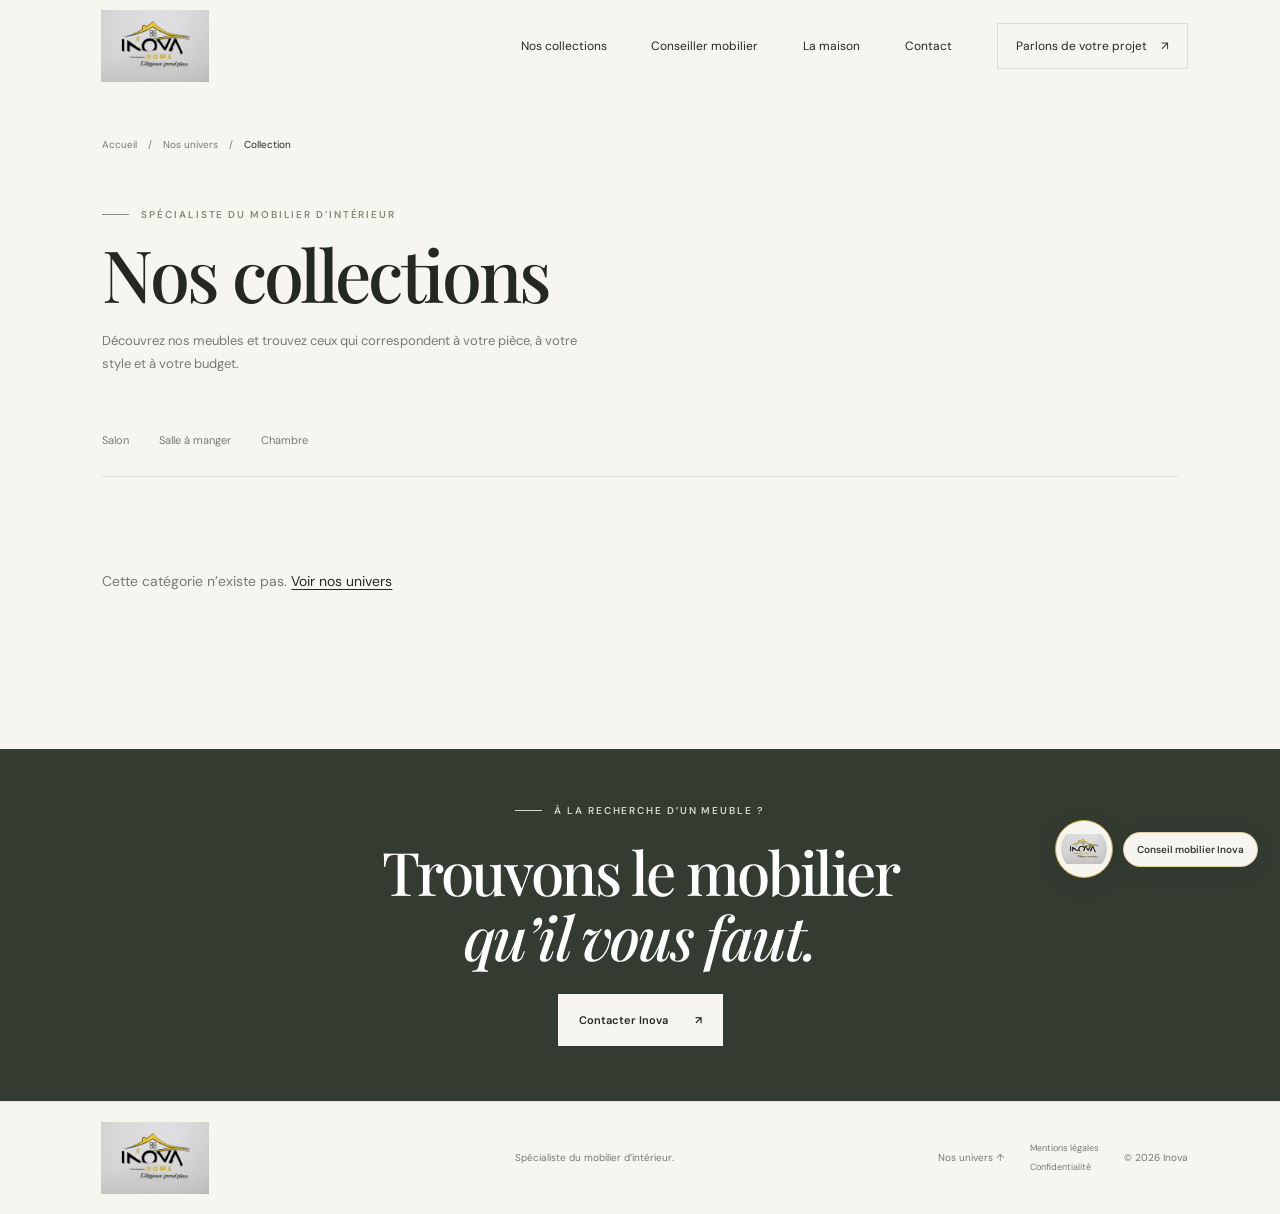
==== categorie.html @ d409967e "Add files via upload" ====
<!doctype html>
<html lang="fr">
  <head>
    <meta charset="UTF-8" />
    <meta name="viewport" content="width=device-width, initial-scale=1.0" />
    <meta
      name="description"
      content="Découvrez les collections de mobilier d’intérieur Inova pour le salon, la salle à manger et la chambre."
    />
    <meta name="theme-color" content="#f7f5f0" />
    <title>Collections de mobilier — Inova</title>
    <link rel="preconnect" href="https://fonts.googleapis.com" />
    <link rel="preconnect" href="https://fonts.gstatic.com" crossorigin />
    <link
      href="https://fonts.googleapis.com/css2?family=DM+Sans:wght@400;500;600;700&family=Playfair+Display:wght@500;600;700&display=swap"
      rel="stylesheet"
    />
    <link rel="stylesheet" href="styles.css" />
    <script src="script.js" defer></script>
  </head>
  <body>
    <header class="site-header">
      <a class="brand" href="index.html#accueil" aria-label="Inova, accueil">
        <img class="brand-logo" src="logo-inova-home.png" alt="Inova Home — L’élégance prend place" />
      </a>

      <button
        class="menu-toggle"
        type="button"
        aria-expanded="false"
        aria-controls="site-nav"
        aria-label="Ouvrir le menu"
      >
        <span></span>
        <span></span>
      </button>

      <nav class="site-nav" id="site-nav" aria-label="Navigation principale">
        <a href="index.html#univers">Nos collections</a>
        <a href="index.html#assistant">Conseiller mobilier</a>
        <a href="index.html#maison">La maison</a>
        <a href="index.html#contact">Contact</a>
        <a class="nav-cta" href="index.html#contact">Parlons de votre projet <span aria-hidden="true">↗</span></a>
      </nav>
    </header>

    <main class="category-main">
      <section class="category-heading section-wrap" aria-labelledby="category-title">
        <nav class="breadcrumbs" aria-label="Fil d’Ariane">
          <a href="index.html">Accueil</a>
          <span aria-hidden="true">/</span>
          <a href="index.html#univers">Nos univers</a>
          <span aria-hidden="true">/</span>
          <span id="breadcrumb-current">Collection</span>
        </nav>
        <p class="eyebrow"><span></span> Spécialiste du mobilier d’intérieur</p>
        <h1 id="category-title">Nos collections</h1>
        <p class="category-description" id="category-description">
          Découvrez nos meubles et trouvez ceux qui correspondent à votre pièce, à votre style et à votre budget.
        </p>
      </section>

      <nav class="category-tabs section-wrap" aria-label="Catégories de mobilier">
        <a href="categorie.html?category=salon" data-category="salon">Salon</a>
        <a href="categorie.html?category=salle-a-manger" data-category="salle-a-manger">Salle à manger</a>
        <a href="categorie.html?category=chambre" data-category="chambre">Chambre</a>
      </nav>

      <section class="category-gallery section-wrap" id="category-gallery" aria-label="Inspirations de la collection">
        <p class="category-error" id="category-error" hidden>
          Cette catégorie n’existe pas. <a href="index.html#univers">Voir nos univers</a>
        </p>
      </section>

      <section class="category-contact">
        <p class="eyebrow eyebrow-light"><span></span> À la recherche d’un meuble ?</p>
        <h2>Trouvons le mobilier<br /><em>qu’il vous faut.</em></h2>
        <a class="button button-light" href="index.html#contact">Contacter Inova <span aria-hidden="true">↗</span></a>
      </section>
    </main>

    <footer class="site-footer">
      <a class="brand footer-brand" href="index.html#accueil">
        <img class="brand-logo" src="logo-inova-home.png" alt="Inova Home — L’élégance prend place" />
      </a>
      <p>Spécialiste du mobilier d’intérieur.</p>
      <a href="index.html#univers" class="back-to-top">Nos univers ↑</a>
      <nav class="footer-legal" aria-label="Informations juridiques">
        <a href="mentions-legales.html">Mentions légales</a>
        <a href="confidentialite.html">Confidentialité</a>
      </nav>
      <span class="copyright">© <span id="year"></span> Inova</span>
    </footer>
  </body>
</html>
---- styles.css ----
:root {
  color-scheme: light;
  --paper: #f7f5f0;
  --ink: #242820;
  --muted: #777a70;
  --green: #343c32;
  --olive: #858b74;
  --line: #deddd5;
  --serif: "Playfair Display", Georgia, serif;
  --sans: "DM Sans", Arial, sans-serif;
}

* {
  box-sizing: border-box;
}

html {
  scroll-behavior: smooth;
}

body {
  margin: 0;
  background: var(--paper);
  color: var(--ink);
  font-family: var(--sans);
  -webkit-font-smoothing: antialiased;
}

a {
  color: inherit;
  text-decoration: none;
}

button {
  font: inherit;
}

.site-header {
  position: relative;
  z-index: 5;
  display: flex;
  min-height: 92px;
  align-items: center;
  justify-content: space-between;
  padding: 0 7.2%;
  background: var(--paper);
}

.brand {
  display: inline-flex;
  align-items: center;
  flex: 0 0 auto;
}

.brand-logo {
  display: block;
  width: 125px;
  height: 72px;
  object-fit: contain;
}

.floating-logo {
  position: fixed;
  z-index: 8;
  right: max(22px, env(safe-area-inset-right));
  bottom: max(22px, env(safe-area-inset-bottom));
  display: flex;
  align-items: center;
  gap: 10px;
  color: var(--green);
  text-decoration: none;
}

.floating-logo img {
  display: block;
  width: 58px;
  height: 58px;
  flex: 0 0 auto;
  padding: 5px;
  border: 1px solid #c5a747;
  border-radius: 50%;
  background: var(--paper);
  box-shadow: 0 5px 18px rgb(36 40 32 / 18%);
  object-fit: contain;
  transition: transform 180ms ease, box-shadow 180ms ease;
}

.floating-logo span {
  padding: 10px 13px;
  border: 1px solid rgb(197 167 71 / 48%);
  border-radius: 999px;
  background: var(--paper);
  box-shadow: 0 5px 18px rgb(36 40 32 / 12%);
  font-size: 10px;
  font-weight: 600;
  white-space: nowrap;
  transition: transform 180ms ease, box-shadow 180ms ease, border-color 180ms ease;
}

.floating-logo:hover img,
.floating-logo:focus-visible img {
  transform: translateY(-2px);
  box-shadow: 0 8px 22px rgb(36 40 32 / 24%);
}

.floating-logo:hover span,
.floating-logo:focus-visible span {
  transform: translateY(-1px);
  border-color: #c5a747;
}

.floating-logo:focus-visible {
  outline: 2px solid #c5a747;
  outline-offset: 4px;
  border-radius: 999px;
}

@media (max-width: 560px) {
  .floating-logo {
    right: max(14px, env(safe-area-inset-right));
    bottom: max(14px, env(safe-area-inset-bottom));
    gap: 8px;
  }

  .floating-logo img {
    width: 54px;
    height: 54px;
  }

  .floating-logo span {
    padding: 9px 11px;
    font-size: 9px;
  }
}

.brand-mark {
  display: grid;
  width: 38px;
  height: 38px;
  place-items: center;
  border: 1px solid var(--olive);
  border-radius: 50%;
  color: var(--green);
  font-family: var(--serif);
  font-size: 13px;
}

.brand-name {
  color: var(--green);
  font-size: 14px;
  letter-spacing: 0.13em;
  text-transform: uppercase;
}

.brand-name strong {
  font-weight: 700;
}

.site-nav {
  display: flex;
  align-items: center;
  gap: clamp(24px, 3.5vw, 54px);
  font-size: 12px;
}

.site-nav > a:not(.nav-cta) {
  transition: color 180ms ease;
}

.site-nav > a:not(.nav-cta):hover,
.back-to-top:hover {
  color: var(--olive);
}

.nav-cta {
  display: inline-flex;
  align-items: center;
  gap: 14px;
  padding: 14px 18px;
  border: 1px solid var(--line);
  transition: border-color 180ms ease, background 180ms ease;
}

.nav-cta:hover {
  border-color: var(--green);
  background: #eeece5;
}

.menu-toggle {
  display: none;
}

.hero {
  position: relative;
  display: flex;
  min-height: min(690px, 73vw);
  align-items: center;
  overflow: hidden;
  background: #77786d;
  color: #fff;
}

.hero-image,
.hero-shade {
  position: absolute;
  inset: 0;
}

.hero-image {
  background-image: url("inova-conseil-interieur.png");
  background-position: center 54%;
  background-size: cover;
  transform: scale(1.01);
}

.hero-shade {
  background: linear-gradient(90deg, rgb(24 29 24 / 69%) 0%, rgb(24 29 24 / 34%) 48%, rgb(24 29 24 / 5%) 100%);
}

.hero-content {
  position: relative;
  z-index: 1;
  width: min(660px, 80%);
  margin-left: 12.2%;
  padding: 96px 0 110px;
}

.eyebrow {
  display: flex;
  align-items: center;
  gap: 12px;
  margin: 0 0 24px;
  color: var(--olive);
  font-size: 10px;
  font-weight: 600;
  letter-spacing: 0.19em;
  text-transform: uppercase;
}

.eyebrow > span:first-child {
  width: 27px;
  height: 1px;
  background: currentColor;
}

.eyebrow-light {
  color: #d3d5c9;
}

h1,
h2,
blockquote {
  margin: 0;
  font-family: var(--serif);
  font-weight: 500;
}

.hero h1 {
  max-width: 650px;
  font-size: clamp(54px, 7.3vw, 102px);
  letter-spacing: -0.045em;
  line-height: 0.99;
}

h1 em,
h2 em {
  font-weight: 500;
}

.hero-copy {
  max-width: 400px;
  margin: 25px 0 32px;
  color: rgb(255 255 255 / 84%);
  font-size: 14px;
  line-height: 1.8;
}

.button {
  display: inline-flex;
  min-height: 52px;
  align-items: center;
  justify-content: center;
  gap: 27px;
  padding: 0 21px;
  font-size: 11px;
  font-weight: 600;
  transition: background 180ms ease, color 180ms ease, transform 180ms ease;
}

.button:hover {
  transform: translateY(-2px);
}

.button-light {
  background: var(--paper);
  color: var(--ink);
}

.button-light:hover {
  background: #e6e5dc;
}

.hero-note,
.hero-index {
  position: absolute;
  z-index: 1;
  bottom: 34px;
  margin: 0;
  color: rgb(255 255 255 / 78%);
  font-size: 9px;
  letter-spacing: 0.12em;
  text-transform: uppercase;
}

.hero-note {
  left: 7.2%;
}

.hero-index {
  right: 7.2%;
}

.hero-index span {
  color: #fff;
}

.section-wrap {
  width: min(1120px, 84%);
  margin: 0 auto;
}

.intro {
  display: flex;
  align-items: end;
  justify-content: space-between;
  gap: 60px;
  padding-top: 122px;
  padding-bottom: 48px;
}

.section-heading h2,
.about h2,
.contact h2 {
  font-size: clamp(40px, 5vw, 64px);
  letter-spacing: -0.04em;
  line-height: 1.07;
}

.section-heading .eyebrow {
  margin-bottom: 20px;
}

.intro-copy {
  max-width: 355px;
  margin: 0 1.5% 7px 0;
  color: var(--muted);
  font-size: 13px;
  line-height: 1.9;
}

.collection {
  display: grid;
  grid-template-columns: 1.2fr 0.8fr;
  grid-template-rows: 340px 310px;
  gap: 18px;
  padding-bottom: 125px;
}

.collection-card {
  position: relative;
  display: block;
  overflow: hidden;
  background: #d7d4ca;
  color: #fff;
}

.collection-card::after {
  position: absolute;
  z-index: 0;
  background: linear-gradient(180deg, transparent 42%, rgb(22 27 22 / 57%) 100%);
  content: "";
  inset: 0;
}

.collection-card img {
  width: 100%;
  height: 100%;
  object-fit: cover;
  transition: transform 650ms cubic-bezier(0.2, 0.7, 0.2, 1);
}

.collection-card:hover img {
  transform: scale(1.045);
}

.collection-card-large {
  grid-row: span 2;
}

.collection-card-tall {
  min-height: 310px;
}

.collection-card-wide {
  min-height: 310px;
}

.card-number,
.card-caption {
  position: absolute;
  z-index: 1;
}

.card-number {
  top: 24px;
  left: 26px;
  color: rgb(255 255 255 / 84%);
  font-size: 9px;
  letter-spacing: 0.13em;
  text-transform: uppercase;
}

.card-caption {
  right: 26px;
  bottom: 25px;
  left: 26px;
  display: flex;
  align-items: center;
  justify-content: space-between;
  font-family: var(--serif);
  font-size: 28px;
}

.card-arrow {
  display: grid;
  width: 38px;
  height: 38px;
  place-items: center;
  border: 1px solid rgb(255 255 255 / 65%);
  border-radius: 50%;
  font-family: var(--sans);
  font-size: 14px;
  transition: background 180ms ease, color 180ms ease;
}

.collection-card:hover .card-arrow {
  background: #fff;
  color: var(--ink);
}

.quote-band {
  display: flex;
  min-height: 330px;
  flex-direction: column;
  align-items: center;
  justify-content: center;
  padding: 60px 24px;
  background: var(--green);
  color: #fff;
  text-align: center;
}

.quote-band .eyebrow {
  margin-bottom: 23px;
}

.quote-band blockquote {
  font-size: clamp(28px, 4vw, 48px);
  letter-spacing: -0.025em;
  line-height: 1.28;
}

.quote-signature {
  margin-top: 25px;
  color: #c9cbbf;
  font-size: 9px;
  letter-spacing: 0.17em;
  text-transform: uppercase;
}

.about {
  display: grid;
  grid-template-columns: 1fr 0.88fr;
  align-items: center;
  gap: 11%;
  padding-top: 130px;
  padding-bottom: 130px;
}

.about-image {
  position: relative;
  min-height: 500px;
}

.about-image img {
  width: 100%;
  height: 500px;
  object-fit: cover;
}

.image-stamp {
  position: absolute;
  right: -34px;
  bottom: 34px;
  display: grid;
  width: 108px;
  height: 108px;
  place-items: center;
  border-radius: 50%;
  background: var(--olive);
  color: #fff;
  font-family: var(--serif);
  font-size: 16px;
  line-height: 1.2;
  text-align: center;
  transform: rotate(-9deg);
}

.about-content {
  padding: 25px 0;
}

.about-content .eyebrow {
  margin-bottom: 20px;
}

.about-content h2 {
  margin-bottom: 27px;
}

.about-content > p:not(.eyebrow) {
  margin: 0 0 16px;
  color: var(--muted);
  font-size: 12px;
  line-height: 1.95;
}

.text-link {
  display: inline-flex;
  align-items: center;
  gap: 22px;
  margin-top: 17px;
  padding-bottom: 7px;
  border-bottom: 1px solid var(--olive);
  color: var(--green);
  font-size: 11px;
  font-weight: 600;
}

.contact {
  position: relative;
  overflow: hidden;
  background:
    linear-gradient(90deg, rgb(40 48 39 / 94%), rgb(40 48 39 / 85%)),
    url("https://images.unsplash.com/photo-1600607687920-4e2a09cf159d?auto=format&fit=crop&w=1800&q=85") center 48% / cover;
  color: #fff;
  text-align: center;
}

.contact-inner {
  display: flex;
  min-height: 470px;
  flex-direction: column;
  align-items: center;
  justify-content: center;
  padding: 76px 24px;
}

.contact .eyebrow {
  margin-bottom: 20px;
}

.contact h2 {
  font-size: clamp(43px, 6vw, 74px);
}

.contact-inner > p:not(.eyebrow) {
  max-width: 430px;
  margin: 21px 0 27px;
  color: rgb(255 255 255 / 76%);
  font-size: 12px;
  line-height: 1.8;
}

.contact-note {
  margin-top: 17px;
  color: rgb(255 255 255 / 65%);
  font-size: 9px;
  letter-spacing: 0.08em;
}

.contact-email {
  margin-top: 19px;
  color: #fff;
  font-size: 12px;
  text-underline-offset: 4px;
  text-decoration: underline;
  text-decoration-color: rgb(255 255 255 / 45%);
}

.contact-email:hover {
  text-decoration-color: #fff;
}

.site-footer {
  display: grid;
  grid-template-columns: 1fr 1fr auto auto auto;
  align-items: center;
  gap: 25px;
  min-height: 108px;
  padding: 20px 7.2%;
  border-top: 1px solid var(--line);
}

.footer-brand .brand-mark {
  width: 32px;
  height: 32px;
  font-size: 11px;
}

.footer-brand .brand-name {
  font-size: 11px;
}

.site-footer > p,
.back-to-top,
.copyright {
  color: var(--muted);
  font-size: 10px;
}

.back-to-top {
  justify-self: center;
}

.footer-legal {
  display: flex;
  flex-direction: column;
  gap: 7px;
  color: var(--muted);
  font-size: 9px;
}

.footer-legal a:hover {
  color: var(--green);
}

.footer-legal a[aria-current="page"] {
  color: var(--ink);
}

.copyright {
  justify-self: end;
}

@media (min-width: 1500px) {
  .hero {
    min-height: 760px;
  }
}

@media (max-width: 800px) {
  .site-header {
    min-height: 76px;
    padding: 0 6%;
  }

  .menu-toggle {
    display: flex;
    width: 42px;
    height: 42px;
    flex-direction: column;
    align-items: center;
    justify-content: center;
    gap: 6px;
    border: 1px solid var(--line);
    background: transparent;
    cursor: pointer;
  }

  .menu-toggle span {
    width: 16px;
    height: 1px;
    background: var(--green);
    transition: transform 180ms ease;
  }

  .menu-toggle[aria-expanded="true"] span:first-child {
    transform: translateY(3.5px) rotate(45deg);
  }

  .menu-toggle[aria-expanded="true"] span:last-child {
    transform: translateY(-3.5px) rotate(-45deg);
  }

  .site-nav {
    position: absolute;
    top: 100%;
    right: 0;
    left: 0;
    display: none;
    align-items: stretch;
    gap: 0;
    padding: 8px 6% 20px;
    border-top: 1px solid var(--line);
    background: var(--paper);
  }

  .site-nav.is-open {
    display: flex;
    flex-direction: column;
  }

  .site-nav > a:not(.nav-cta) {
    padding: 15px 0;
    border-bottom: 1px solid var(--line);
  }

  .nav-cta {
    justify-content: space-between;
    margin-top: 14px;
  }

  .hero {
    min-height: 640px;
  }

  .hero-content {
    width: 84%;
    margin-left: 8%;
  }

  .hero-note {
    left: 8%;
  }

  .hero-index {
    right: 8%;
  }

  .section-wrap {
    width: 88%;
  }

  .intro {
    align-items: start;
    flex-direction: column;
    gap: 22px;
    padding-top: 90px;
    padding-bottom: 36px;
  }

  .intro-copy {
    max-width: 460px;
    margin: 0;
  }

  .collection {
    grid-template-rows: 290px 260px;
    gap: 12px;
    padding-bottom: 90px;
  }

  .about {
    gap: 8%;
    padding-top: 95px;
    padding-bottom: 95px;
  }

  .about-image,
  .about-image img {
    min-height: 420px;
    height: 420px;
  }

  .site-footer {
    grid-template-columns: 1fr 1fr;
    padding-right: 6%;
    padding-left: 6%;
  }

  .site-footer > p {
    justify-self: end;
  }

  .back-to-top {
    justify-self: start;
  }

  .footer-legal {
    grid-column: 1 / -1;
    flex-direction: row;
    gap: 18px;
  }
}

@media (max-width: 560px) {
  .brand-logo {
    width: 105px;
    height: 62px;
  }

  .floating-logo {
    right: max(18px, env(safe-area-inset-right));
    bottom: max(18px, env(safe-area-inset-bottom));
    width: 100px;
    height: 70px;
  }

  .brand-name {
    font-size: 12px;
  }

  .hero {
    min-height: 590px;
  }

  .hero-image {
    background-position: 58% center;
  }

  .hero-shade {
    background: linear-gradient(90deg, rgb(24 29 24 / 70%), rgb(24 29 24 / 18%));
  }

  .hero-content {
    width: 86%;
    padding: 72px 0 90px;
  }

  .hero h1 {
    font-size: clamp(54px, 15vw, 76px);
  }

  .hero-copy {
    max-width: 330px;
    font-size: 12px;
  }

  .hero-note,
  .hero-index {
    bottom: 24px;
    font-size: 8px;
  }

  .hero-note {
    max-width: 190px;
    line-height: 1.5;
  }

  .section-wrap {
    width: 88%;
  }

  .intro {
    padding-top: 76px;
  }

  .section-heading h2,
  .about h2 {
    font-size: 45px;
  }

  .collection {
    display: flex;
    flex-direction: column;
    gap: 12px;
    padding-bottom: 76px;
  }

  .collection-card,
  .collection-card-large,
  .collection-card-tall,
  .collection-card-wide {
    height: 290px;
    min-height: 0;
  }

  .collection-card-large {
    height: 360px;
  }

  .card-caption {
    right: 18px;
    bottom: 20px;
    left: 18px;
    font-size: 24px;
  }

  .card-number {
    top: 18px;
    left: 18px;
  }

  .quote-band {
    min-height: 290px;
  }

  .quote-band blockquote {
    font-size: 29px;
  }

  .about {
    grid-template-columns: 1fr;
    gap: 37px;
    padding-top: 76px;
    padding-bottom: 78px;
  }

  .about-image,
  .about-image img {
    min-height: 350px;
    height: 350px;
  }

  .image-stamp {
    right: -12px;
    bottom: 20px;
    width: 88px;
    height: 88px;
    font-size: 14px;
  }

  .about-content {
    padding: 0;
  }

  .contact-inner {
    min-height: 420px;
  }

  .contact h2 {
    font-size: 48px;
  }

  .site-footer {
    gap: 17px 12px;
    min-height: 140px;
  }

  .site-footer > p {
    max-width: 130px;
    text-align: right;
  }

  .copyright {
    justify-self: end;
  }
}

.product-main {
  min-height: 65vh;
}

.product-detail {
  padding-top: 40px;
  padding-bottom: 90px;
}

.product-breadcrumbs {
  margin-bottom: 39px;
}

.product-layout {
  display: grid;
  grid-template-columns: minmax(0, 1.08fr) minmax(300px, 0.82fr);
  align-items: center;
  gap: clamp(40px, 8vw, 110px);
}

.product-image-wrap {
  position: relative;
  overflow: hidden;
  background: #e8e5dc;
}

.product-image-wrap > img {
  display: block;
  width: 100%;
  min-height: 430px;
  max-height: 650px;
  aspect-ratio: 0.95;
  object-fit: cover;
}

.product-image-label {
  position: absolute;
  bottom: 20px;
  left: 20px;
  padding: 10px 13px;
  background: var(--paper);
  color: var(--ink);
  font-size: 9px;
  letter-spacing: 0.12em;
  text-transform: uppercase;
}

.product-info {
  padding: 20px 0;
}

.product-info .eyebrow {
  margin-bottom: 18px;
}

.product-info h1 {
  font-size: clamp(42px, 5vw, 67px);
  letter-spacing: -0.04em;
  line-height: 1.05;
}

.product-reference {
  margin: 15px 0 0;
  color: var(--muted);
  font-size: 10px;
  letter-spacing: 0.12em;
  text-transform: uppercase;
}

.product-description {
  margin: 28px 0 25px;
  color: var(--muted);
  font-size: 13px;
  line-height: 1.9;
}

.product-points {
  display: grid;
  gap: 12px;
  margin-bottom: 30px;
  padding: 20px 0;
  border-top: 1px solid var(--line);
  border-bottom: 1px solid var(--line);
}

.product-points p {
  display: flex;
  align-items: flex-start;
  gap: 11px;
  margin: 0;
  color: var(--muted);
  font-size: 11px;
  line-height: 1.6;
}

.product-points p span {
  color: var(--olive);
  font-weight: 700;
}

.product-contact {
  width: 100%;
  justify-content: space-between;
  background: var(--green);
  color: #fff;
}

.product-contact:hover {
  background: #465142;
}

.product-back {
  display: inline-block;
  margin-top: 20px;
  color: var(--muted);
  font-size: 10px;
}

.product-back:hover {
  color: var(--ink);
}

.product-error {
  padding-top: 100px;
  padding-bottom: 100px;
  color: var(--muted);
  font-size: 14px;
}

.product-error a {
  color: var(--ink);
  text-decoration: underline;
  text-underline-offset: 3px;
}

.related-section {
  padding-top: 4px;
  padding-bottom: 100px;
}

.related-heading {
  display: flex;
  align-items: end;
  justify-content: space-between;
  gap: 25px;
  margin-bottom: 26px;
}

.related-heading .eyebrow {
  margin-bottom: 12px;
}

.related-heading h2 {
  font-size: clamp(29px, 3.5vw, 42px);
  letter-spacing: -0.03em;
}

.related-heading .text-link {
  flex: 0 0 auto;
  margin-bottom: 5px;
}

.related-products {
  display: grid;
  grid-template-columns: repeat(4, minmax(0, 1fr));
  gap: 16px;
}

.related-product {
  min-width: 0;
}

.related-product img {
  display: block;
  width: 100%;
  aspect-ratio: 1.1;
  background: #e8e5dc;
  object-fit: cover;
  transition: opacity 180ms ease;
}

.related-product:hover img {
  opacity: 0.85;
}

.related-product span {
  display: block;
  padding-top: 11px;
  font-family: var(--serif);
  font-size: 16px;
}

@media (max-width: 800px) {
  .product-detail {
    padding-top: 30px;
    padding-bottom: 75px;
  }

  .product-layout {
    grid-template-columns: minmax(0, 1fr) minmax(0, 0.9fr);
    gap: 35px;
  }

  .product-image-wrap > img {
    min-height: 360px;
  }

  .related-products {
    grid-template-columns: repeat(3, minmax(0, 1fr));
  }
}

@media (max-width: 560px) {
  .product-detail {
    padding-top: 25px;
    padding-bottom: 60px;
  }

  .product-breadcrumbs {
    margin-bottom: 28px;
  }

  .product-layout {
    grid-template-columns: 1fr;
    gap: 25px;
  }

  .product-image-wrap > img {
    min-height: 0;
    max-height: none;
    aspect-ratio: 0.95;
  }

  .product-info {
    padding: 0;
  }

  .product-info h1 {
    font-size: 47px;
  }

  .related-section {
    padding-bottom: 65px;
  }

  .related-heading {
    align-items: start;
    flex-direction: column;
    gap: 8px;
  }

  .related-products {
    grid-template-columns: repeat(2, minmax(0, 1fr));
    gap: 18px 12px;
  }
}

@media (prefers-reduced-motion: reduce) {
  *,
  *::before,
  *::after {
    scroll-behavior: auto !important;
    transition-duration: 0.01ms !important;
  }
}

.advisor-section {
  padding: 45px 0 100px;
  background: #eeece5;
}

.advisor-inner {
  display: grid;
  grid-template-columns: minmax(0, 0.8fr) minmax(360px, 1fr);
  align-items: center;
  gap: clamp(45px, 9vw, 125px);
}

.advisor-intro h2 {
  font-size: clamp(42px, 5vw, 64px);
  letter-spacing: -0.04em;
  line-height: 1.07;
}

.advisor-intro > p:not(.eyebrow) {
  max-width: 430px;
  margin: 22px 0 0;
  color: var(--muted);
  font-size: 13px;
  line-height: 1.9;
}

.advisor-note {
  display: flex;
  max-width: 430px;
  align-items: flex-start;
  gap: 12px;
  margin-top: 32px;
  padding-top: 20px;
  border-top: 1px solid #d5d3ca;
}

.advisor-note-mark {
  display: grid;
  width: 22px;
  height: 22px;
  flex: 0 0 auto;
  place-items: center;
  border: 1px solid #aeb19f;
  border-radius: 50%;
  color: var(--green);
  font-family: var(--serif);
  font-size: 12px;
}

.advisor-note p {
  margin: 1px 0 0;
  color: var(--muted);
  font-size: 10px;
  line-height: 1.8;
}

.advisor-panel {
  padding: clamp(23px, 4vw, 40px);
  background: var(--paper);
  box-shadow: 0 18px 55px rgb(36 40 32 / 6%);
}

.advisor-panel-heading {
  display: flex;
  align-items: center;
  gap: 12px;
  padding-bottom: 22px;
  border-bottom: 1px solid var(--line);
}

.advisor-avatar {
  display: grid;
  width: 42px;
  height: 42px;
  flex: 0 0 auto;
  place-items: center;
  border-radius: 50%;
  background: var(--green);
  color: #fff;
  font-family: var(--serif);
  font-size: 12px;
}

.advisor-panel-heading > div p {
  margin: 0 0 5px;
  font-family: var(--serif);
  font-size: 16px;
}

.advisor-panel-heading > div > span {
  color: var(--muted);
  font-size: 9px;
}

.advisor-status {
  display: inline-flex;
  align-items: center;
  gap: 6px;
  margin-left: auto;
  color: var(--muted);
  font-size: 9px;
}

.advisor-status > span {
  width: 6px;
  height: 6px;
  border-radius: 50%;
  background: #78866b;
}

.advisor-form {
  display: grid;
  grid-template-columns: 1fr 1fr;
  gap: 19px 14px;
  padding-top: 23px;
}

.advisor-form label {
  display: grid;
  align-content: start;
  gap: 9px;
  color: var(--ink);
  font-size: 10px;
  font-weight: 600;
}

.advisor-dimensions {
  display: grid;
  grid-column: 1 / -1;
  grid-template-columns: repeat(2, minmax(0, 1fr));
  gap: 10px 14px;
  min-width: 0;
  margin: 0;
  padding: 14px;
  border: 1px solid var(--line);
}

.advisor-dimensions legend {
  padding: 0 6px;
  color: var(--ink);
  font-size: 10px;
  font-weight: 600;
}

.advisor-dimensions legend span {
  color: var(--muted);
  font-weight: 400;
}

.advisor-form select {
  width: 100%;
  min-height: 46px;
  padding: 0 12px;
  border: 1px solid var(--line);
  border-radius: 0;
  background: transparent;
  color: var(--muted);
  font: 400 10px var(--sans);
}

.advisor-form input {
  width: 100%;
  min-height: 42px;
  padding: 0 11px;
  border: 1px solid var(--line);
  border-radius: 0;
  background: #fffdfa;
  color: var(--ink);
  font: 400 11px var(--sans);
}

.advisor-form input::placeholder {
  color: var(--muted);
}

.advisor-form input:focus-visible,
.advisor-form select:focus-visible,
.advisor-submit:focus-visible,
.advisor-restart:focus-visible {
  outline: 2px solid var(--olive);
  outline-offset: 3px;
}

.advisor-submit {
  grid-column: 1 / -1;
  width: 100%;
  justify-content: space-between;
  border: 0;
  background: var(--green);
  color: #fff;
  cursor: pointer;
}

.advisor-submit:hover {
  background: #465142;
}

.advisor-error {
  grid-column: 1 / -1;
  margin: -5px 0 0;
  color: #a13e32;
  font-size: 10px;
  line-height: 1.6;
}

.advisor-result {
  padding-top: 26px;
}

.advisor-result .eyebrow {
  margin-bottom: 13px;
}

.advisor-result h3 {
  margin: 0;
  font: 500 clamp(25px, 3vw, 34px)/1.2 var(--serif);
  letter-spacing: -0.025em;
}

.advisor-result > p:not(.eyebrow) {
  margin: 15px 0;
  color: var(--muted);
  font-size: 11px;
  line-height: 1.9;
}

.advisor-result ul {
  display: grid;
  gap: 9px;
  margin: 0 0 23px;
  padding-left: 18px;
  color: var(--muted);
  font-size: 10px;
  line-height: 1.7;
}

.advisor-result li::marker {
  color: var(--olive);
}

.advisor-result-contact {
  width: 100%;
  justify-content: space-between;
  background: var(--green);
  color: #fff;
}

.advisor-result-contact:hover {
  background: #465142;
}

.advisor-restart {
  display: block;
  margin: 16px auto 0;
  padding: 4px;
  border: 0;
  background: transparent;
  color: var(--muted);
  font: 500 10px var(--sans);
  text-decoration: underline;
  text-underline-offset: 3px;
  cursor: pointer;
}

.category-main {
  min-height: 65vh;
}

.category-heading {
  padding-top: 46px;
  padding-bottom: 36px;
}

.breadcrumbs {
  display: flex;
  align-items: center;
  gap: 11px;
  margin-bottom: 57px;
  color: var(--muted);
  font-size: 10px;
}

.breadcrumbs a:hover {
  color: var(--green);
}

.breadcrumbs span:last-child {
  color: var(--ink);
}

.category-heading .eyebrow {
  margin-bottom: 15px;
}

.category-heading h1 {
  font-size: clamp(44px, 6vw, 72px);
  letter-spacing: -0.04em;
  line-height: 1.05;
}

.category-description {
  max-width: 500px;
  margin: 17px 0 0;
  color: var(--muted);
  font-size: 13px;
  line-height: 1.8;
}

.category-tabs {
  display: flex;
  gap: 30px;
  overflow-x: auto;
  padding-top: 22px;
  padding-bottom: 16px;
  border-bottom: 1px solid var(--line);
}

.category-tabs a {
  flex: 0 0 auto;
  padding-bottom: 12px;
  border-bottom: 1px solid transparent;
  color: var(--muted);
  font-size: 11px;
  transition: color 180ms ease, border-color 180ms ease;
}

.category-tabs a:hover,
.category-tabs a.is-active {
  border-color: var(--green);
  color: var(--ink);
}

.category-gallery {
  display: grid;
  grid-template-columns: repeat(3, minmax(0, 1fr));
  gap: 28px 18px;
  padding-top: 36px;
  padding-bottom: 100px;
}

.inspiration-card {
  min-width: 0;
}

.inspiration-image-link {
  display: block;
  overflow: hidden;
  background: #e8e5dc;
}

.inspiration-image-link > img {
  display: block;
  width: 100%;
  aspect-ratio: 0.94;
  background: #e8e5dc;
  object-fit: cover;
}

.inspiration-details {
  display: flex;
  align-items: center;
  justify-content: space-between;
  gap: 14px;
  padding-top: 15px;
}

.inspiration-reference {
  margin: 0 0 7px;
  color: var(--muted);
  font-size: 9px;
  letter-spacing: 0.13em;
  text-transform: uppercase;
}

.inspiration-details h2 {
  font-size: 18px;
  letter-spacing: -0.015em;
}

.inspiration-link {
  display: grid;
  width: 38px;
  height: 38px;
  flex: 0 0 auto;
  place-items: center;
  border: 1px solid var(--line);
  border-radius: 50%;
  font-size: 14px;
  transition: background 180ms ease, color 180ms ease;
}

.inspiration-link:hover {
  background: var(--green);
  color: #fff;
}

.category-error {
  grid-column: 1 / -1;
  padding: 45px 0;
  color: var(--muted);
  font-size: 14px;
}

.category-error a {
  color: var(--ink);
  text-decoration: underline;
  text-underline-offset: 3px;
}

.category-contact {
  display: flex;
  min-height: 350px;
  flex-direction: column;
  align-items: center;
  justify-content: center;
  gap: 22px;
  padding: 55px 24px;
  background: var(--green);
  color: #fff;
  text-align: center;
}

.category-contact .eyebrow {
  margin: 0;
}

.category-contact h2 {
  margin-bottom: 3px;
  font-size: clamp(39px, 5vw, 60px);
  letter-spacing: -0.04em;
  line-height: 1.08;
}

@media (max-width: 800px) {
  .advisor-section {
    padding: 35px 0 78px;
  }

  .advisor-inner {
    grid-template-columns: 1fr;
    gap: 30px;
  }

  .advisor-note {
    margin-top: 20px;
  }

  .category-gallery {
    grid-template-columns: repeat(2, minmax(0, 1fr));
    gap: 24px 14px;
    padding-bottom: 78px;
  }

  .breadcrumbs {
    margin-bottom: 42px;
  }
}

@media (max-width: 560px) {
  .advisor-section {
    padding: 28px 0 65px;
  }

  .advisor-panel {
    padding: 22px 17px;
  }

  .advisor-panel-heading {
    gap: 9px;
  }

  .advisor-panel-heading > div p {
    font-size: 14px;
  }

  .advisor-status {
    font-size: 8px;
  }

  .advisor-status > span {
    width: 8px;
    height: 8px;
  }

  .advisor-form {
    grid-template-columns: 1fr;
    gap: 16px;
  }

  .advisor-submit {
    grid-column: auto;
  }

  .advisor-error {
    grid-column: auto;
  }

  .category-heading {
    padding-top: 30px;
    padding-bottom: 26px;
  }

  .breadcrumbs {
    margin-bottom: 36px;
  }

  .category-tabs {
    gap: 22px;
  }

  .category-gallery {
    gap: 23px 12px;
    padding-top: 25px;
    padding-bottom: 65px;
  }

  .inspiration-details {
    align-items: start;
    gap: 8px;
    padding-top: 10px;
  }

  .inspiration-details h2 {
    font-size: 15px;
  }

  .inspiration-link {
    width: 32px;
    height: 32px;
  }

  .category-contact {
    min-height: 310px;
  }
}
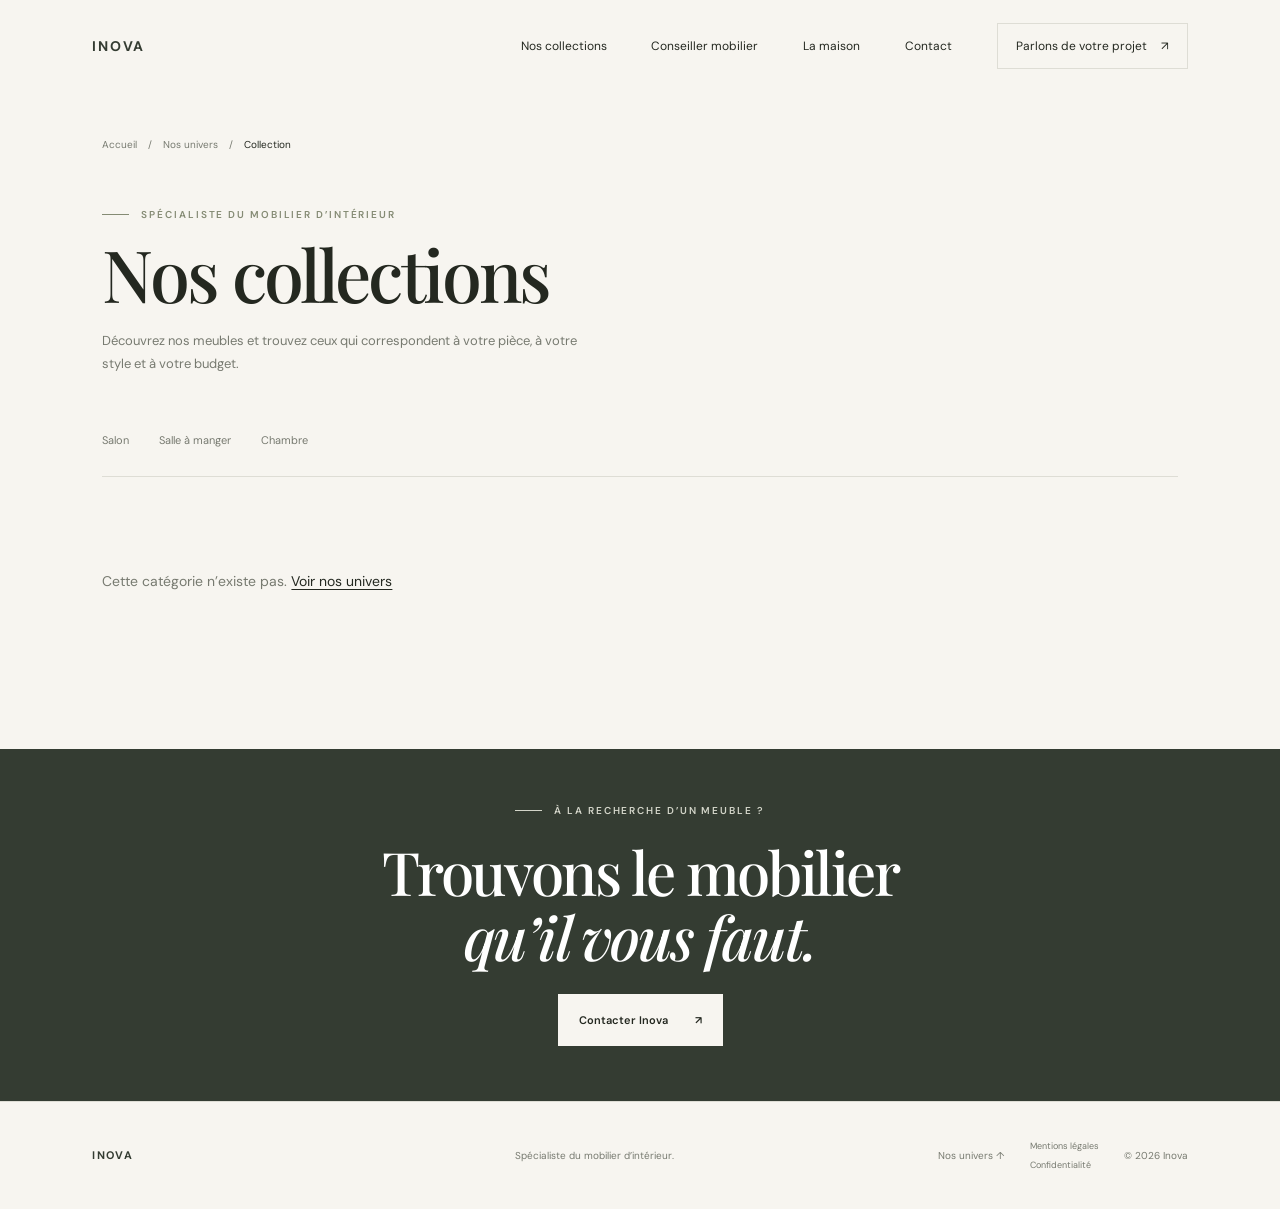
==== commit 944e9be6: "Add files via upload" ====
--- a/categorie.html
+++ b/categorie.html
@@ -21,7 +21,7 @@
   <body>
     <header class="site-header">
       <a class="brand" href="index.html#accueil" aria-label="Inova, accueil">
-        <img class="brand-logo" src="logo-inova-home.png" alt="Inova Home — L’élégance prend place" />
+        <span class="brand-name"><strong>inova</strong></span>
       </a>
 
       <button
@@ -81,7 +81,7 @@
 
     <footer class="site-footer">
       <a class="brand footer-brand" href="index.html#accueil">
-        <img class="brand-logo" src="logo-inova-home.png" alt="Inova Home — L’élégance prend place" />
+        <span class="brand-name"><strong>inova</strong></span>
       </a>
       <p>Spécialiste du mobilier d’intérieur.</p>
       <a href="index.html#univers" class="back-to-top">Nos univers ↑</a>
--- a/styles.css
+++ b/styles.css
@@ -52,99 +52,6 @@
   flex: 0 0 auto;
 }
 
-.brand-logo {
-  display: block;
-  width: 125px;
-  height: 72px;
-  object-fit: contain;
-}
-
-.floating-logo {
-  position: fixed;
-  z-index: 8;
-  right: max(22px, env(safe-area-inset-right));
-  bottom: max(22px, env(safe-area-inset-bottom));
-  display: flex;
-  align-items: center;
-  gap: 10px;
-  color: var(--green);
-  text-decoration: none;
-}
-
-.floating-logo img {
-  display: block;
-  width: 58px;
-  height: 58px;
-  flex: 0 0 auto;
-  padding: 5px;
-  border: 1px solid #c5a747;
-  border-radius: 50%;
-  background: var(--paper);
-  box-shadow: 0 5px 18px rgb(36 40 32 / 18%);
-  object-fit: contain;
-  transition: transform 180ms ease, box-shadow 180ms ease;
-}
-
-.floating-logo span {
-  padding: 10px 13px;
-  border: 1px solid rgb(197 167 71 / 48%);
-  border-radius: 999px;
-  background: var(--paper);
-  box-shadow: 0 5px 18px rgb(36 40 32 / 12%);
-  font-size: 10px;
-  font-weight: 600;
-  white-space: nowrap;
-  transition: transform 180ms ease, box-shadow 180ms ease, border-color 180ms ease;
-}
-
-.floating-logo:hover img,
-.floating-logo:focus-visible img {
-  transform: translateY(-2px);
-  box-shadow: 0 8px 22px rgb(36 40 32 / 24%);
-}
-
-.floating-logo:hover span,
-.floating-logo:focus-visible span {
-  transform: translateY(-1px);
-  border-color: #c5a747;
-}
-
-.floating-logo:focus-visible {
-  outline: 2px solid #c5a747;
-  outline-offset: 4px;
-  border-radius: 999px;
-}
-
-@media (max-width: 560px) {
-  .floating-logo {
-    right: max(14px, env(safe-area-inset-right));
-    bottom: max(14px, env(safe-area-inset-bottom));
-    gap: 8px;
-  }
-
-  .floating-logo img {
-    width: 54px;
-    height: 54px;
-  }
-
-  .floating-logo span {
-    padding: 9px 11px;
-    font-size: 9px;
-  }
-}
-
-.brand-mark {
-  display: grid;
-  width: 38px;
-  height: 38px;
-  place-items: center;
-  border: 1px solid var(--olive);
-  border-radius: 50%;
-  color: var(--green);
-  font-family: var(--serif);
-  font-size: 13px;
-}
-
 .brand-name {
   color: var(--green);
   font-size: 14px;
@@ -207,8 +114,8 @@
 }
 
 .hero-image {
-  background-image: url("inova-conseil-interieur.png");
-  background-position: center 54%;
+  background-image: url("inova-accueil-4k.jpg");
+  background-position: center;
   background-size: cover;
   transform: scale(1.01);
 }
@@ -612,12 +519,6 @@
   border-top: 1px solid var(--line);
 }
 
-.footer-brand .brand-mark {
-  width: 32px;
-  height: 32px;
-  font-size: 11px;
-}
-
 .footer-brand .brand-name {
   font-size: 11px;
 }
@@ -795,18 +696,6 @@
 }
 
 @media (max-width: 560px) {
-  .brand-logo {
-    width: 105px;
-    height: 62px;
-  }
-
-  .floating-logo {
-    right: max(18px, env(safe-area-inset-right));
-    bottom: max(18px, env(safe-area-inset-bottom));
-    width: 100px;
-    height: 70px;
-  }
-
   .brand-name {
     font-size: 12px;
   }
@@ -1224,6 +1113,15 @@
   grid-template-columns: minmax(0, 0.8fr) minmax(360px, 1fr);
   align-items: center;
   gap: clamp(45px, 9vw, 125px);
+}
+
+.advisor-inner.is-widget-layout {
+  grid-template-columns: 1fr;
+  gap: 0;
+}
+
+.advisor-inner.is-widget-layout .advisor-intro {
+  max-width: 720px;
 }
 
 .advisor-intro h2 {
@@ -1276,6 +1174,74 @@
   box-shadow: 0 18px 55px rgb(36 40 32 / 6%);
 }
 
+.advisor-panel.is-floating {
+  position: fixed;
+  z-index: 20;
+  right: max(24px, env(safe-area-inset-right));
+  bottom: max(24px, env(safe-area-inset-bottom));
+  width: min(460px, calc(100vw - 48px));
+  max-height: min(82vh, 760px);
+  overflow: hidden;
+  padding: 0;
+  border: 1px solid rgb(52 60 50 / 14%);
+  border-radius: 4px;
+  box-shadow: 0 15px 48px rgb(36 40 32 / 22%);
+}
+
+.advisor-panel.is-floating.is-open {
+  overflow: auto;
+}
+
+.advisor-panel.is-floating .advisor-panel-heading {
+  width: 100%;
+  min-height: 78px;
+  padding: 15px 18px;
+  border: 0;
+  background: var(--paper);
+  color: var(--ink);
+  text-align: left;
+  cursor: pointer;
+}
+
+.advisor-panel.is-floating .advisor-panel-heading:focus-visible {
+  outline: 2px solid #c5a747;
+  outline-offset: -4px;
+}
+
+.advisor-toggle-icon {
+  display: grid;
+  width: 28px;
+  height: 28px;
+  flex: 0 0 auto;
+  place-items: center;
+  border: 1px solid rgb(197 167 71 / 60%);
+  border-radius: 50%;
+  color: #806b2f;
+  font-size: 17px;
+  line-height: 1;
+  transition: transform 180ms ease;
+}
+
+.advisor-panel.is-open .advisor-toggle-icon {
+  transform: rotate(45deg);
+}
+
+.advisor-content {
+  padding: 0 24px 24px;
+}
+
+.advisor-content[hidden] {
+  display: none;
+}
+
+.advisor-panel.is-floating .advisor-form {
+  padding-top: 16px;
+}
+
+.advisor-panel.is-floating .advisor-result {
+  padding-top: 18px;
+}
+
 .advisor-panel-heading {
   display: flex;
   align-items: center;
@@ -1677,6 +1643,48 @@
     padding: 28px 0 65px;
   }
 
+  .advisor-panel.is-floating {
+    right: max(12px, env(safe-area-inset-right));
+    bottom: max(12px, env(safe-area-inset-bottom));
+    width: min(440px, calc(100vw - 24px));
+    max-height: min(84vh, 720px);
+  }
+
+  .advisor-panel.is-floating .advisor-panel-heading {
+    min-height: 70px;
+    padding: 12px;
+  }
+
+  .advisor-panel.is-floating .advisor-status {
+    width: 8px;
+    height: 8px;
+    overflow: hidden;
+    font-size: 0;
+  }
+
+  .advisor-panel.is-floating .advisor-status > span {
+    width: 8px;
+    height: 8px;
+  }
+
+  .advisor-content {
+    padding: 0 16px 16px;
+  }
+
+  .advisor-panel.is-floating .advisor-form {
+    grid-template-columns: 1fr;
+    gap: 16px;
+  }
+
+  .advisor-panel.is-floating .advisor-submit,
+  .advisor-panel.is-floating .advisor-error {
+    grid-column: 1 / -1;
+  }
+
+  .advisor-panel.is-floating .advisor-dimensions {
+    grid-template-columns: repeat(2, minmax(0, 1fr));
+  }
+
   .advisor-panel {
     padding: 22px 17px;
   }
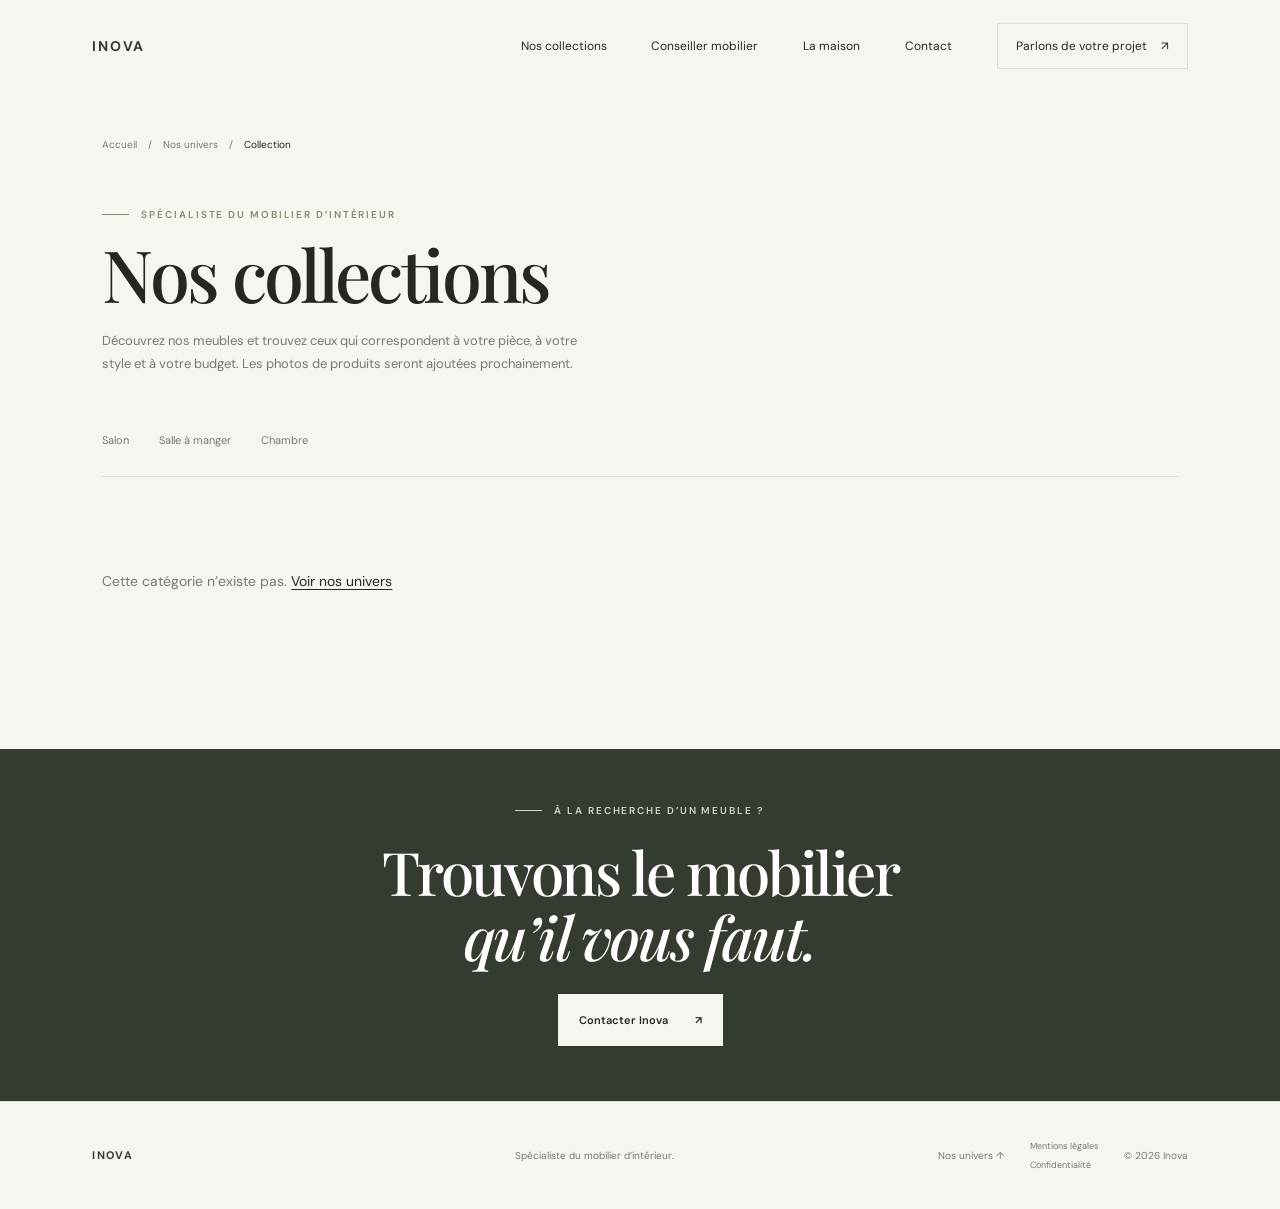
==== commit a15e3369: "Add files via upload" ====
--- a/categorie.html
+++ b/categorie.html
@@ -56,7 +56,7 @@
         <p class="eyebrow"><span></span> Spécialiste du mobilier d’intérieur</p>
         <h1 id="category-title">Nos collections</h1>
         <p class="category-description" id="category-description">
-          Découvrez nos meubles et trouvez ceux qui correspondent à votre pièce, à votre style et à votre budget.
+          Découvrez nos meubles et trouvez ceux qui correspondent à votre pièce, à votre style et à votre budget. Les photos de produits seront ajoutées prochainement.
         </p>
       </section>
 
--- a/styles.css
+++ b/styles.css
@@ -281,23 +281,10 @@
   color: #fff;
 }
 
-.collection-card::after {
+.collection-image-placeholder {
   position: absolute;
-  z-index: 0;
-  background: linear-gradient(180deg, transparent 42%, rgb(22 27 22 / 57%) 100%);
-  content: "";
   inset: 0;
-}
-
-.collection-card img {
-  width: 100%;
-  height: 100%;
-  object-fit: cover;
-  transition: transform 650ms cubic-bezier(0.2, 0.7, 0.2, 1);
-}
-
-.collection-card:hover img {
-  transform: scale(1.045);
+  background: linear-gradient(145deg, #77796e, #454b40);
 }
 
 .collection-card-large {
@@ -859,29 +846,59 @@
 
 .product-image-wrap {
   position: relative;
-  overflow: hidden;
-  background: #e8e5dc;
-}
-
-.product-image-wrap > img {
-  display: block;
+}
+
+.product-image-placeholder {
+  display: grid;
   width: 100%;
   min-height: 430px;
   max-height: 650px;
   aspect-ratio: 0.95;
+  place-items: center;
+  background: linear-gradient(145deg, #e6e2d9, #d5d0c4);
+}
+
+.product-image-gallery {
+  display: flex;
+  align-items: center;
+  flex-direction: column;
+  width: 100%;
+  gap: 12px;
+}
+
+.product-gallery-main-image {
+  display: block;
+  width: auto;
+  max-width: 100%;
+  max-height: 540px;
+  height: auto;
+  margin-inline: auto;
+  object-fit: contain;
+}
+
+.product-image-thumbnails {
+  display: grid;
+  grid-template-columns: repeat(4, minmax(0, 1fr));
+  gap: 10px;
+}
+
+.product-image-thumbnail {
+  overflow: hidden;
+  padding: 0;
+  border: 1px solid transparent;
+  background: #e8e5dc;
+  cursor: pointer;
+}
+
+.product-image-thumbnail[aria-pressed="true"] {
+  border-color: var(--green);
+}
+
+.product-image-thumbnail > img {
+  display: block;
+  width: 100%;
+  aspect-ratio: 1;
   object-fit: cover;
-}
-
-.product-image-label {
-  position: absolute;
-  bottom: 20px;
-  left: 20px;
-  padding: 10px 13px;
-  background: var(--paper);
-  color: var(--ink);
-  font-size: 9px;
-  letter-spacing: 0.12em;
-  text-transform: uppercase;
 }
 
 .product-info {
@@ -1009,26 +1026,51 @@
   min-width: 0;
 }
 
-.related-product img {
+.related-image-placeholder {
+  display: grid;
+  width: 100%;
+  aspect-ratio: 1.1;
+  place-items: center;
+  background: linear-gradient(145deg, #e6e2d9, #d5d0c4);
+}
+
+.related-product > img {
   display: block;
   width: 100%;
   aspect-ratio: 1.1;
-  background: #e8e5dc;
   object-fit: cover;
-  transition: opacity 180ms ease;
-}
-
-.related-product:hover img {
-  opacity: 0.85;
-}
-
-.related-product span {
+}
+
+.related-product > span:not(:first-child) {
   display: block;
   padding-top: 11px;
   font-family: var(--serif);
   font-size: 16px;
 }
 
+.image-magnifier {
+  position: fixed;
+  z-index: 20;
+  width: 176px;
+  height: 176px;
+  border: 3px solid #fff;
+  border-radius: 50%;
+  background-color: var(--paper);
+  background-repeat: no-repeat;
+  box-shadow: 0 5px 24px rgb(0 0 0 / 24%);
+  pointer-events: none;
+}
+
+.image-magnifier[hidden] {
+  display: none;
+}
+
+@media (hover: hover) and (pointer: fine) {
+  .image-zoomable {
+    cursor: zoom-in;
+  }
+}
+
 @media (max-width: 800px) {
   .product-detail {
     padding-top: 30px;
@@ -1040,8 +1082,12 @@
     gap: 35px;
   }
 
-  .product-image-wrap > img {
+  .product-image-placeholder {
     min-height: 360px;
+  }
+
+  .product-gallery-main-image {
+    max-height: 65vh;
   }
 
   .related-products {
@@ -1064,7 +1110,7 @@
     gap: 25px;
   }
 
-  .product-image-wrap > img {
+  .product-image-placeholder {
     min-height: 0;
     max-height: none;
     aspect-ratio: 0.95;
@@ -1524,18 +1570,24 @@
   min-width: 0;
 }
 
-.inspiration-image-link {
+.inspiration-product-link {
   display: block;
-  overflow: hidden;
-  background: #e8e5dc;
-}
-
-.inspiration-image-link > img {
+  color: inherit;
+}
+
+.inspiration-image-placeholder,
+.inspiration-product-image {
   display: block;
   width: 100%;
   aspect-ratio: 0.94;
-  background: #e8e5dc;
+  background: linear-gradient(145deg, #e6e2d9, #d5d0c4);
   object-fit: cover;
+}
+
+.inspiration-product-link:hover h2,
+.inspiration-product-link:focus-visible h2 {
+  text-decoration: underline;
+  text-underline-offset: 3px;
 }
 
 .inspiration-details {
@@ -1546,6 +1598,20 @@
   padding-top: 15px;
 }
 
+.details-link {
+  flex: 0 0 auto;
+  color: var(--muted);
+  font-size: 10px;
+  text-align: right;
+  text-underline-offset: 3px;
+}
+
+.inspiration-product-link:hover .details-link,
+.inspiration-product-link:focus-visible .details-link {
+  color: var(--ink);
+  text-decoration: underline;
+}
+
 .inspiration-reference {
   margin: 0 0 7px;
   color: var(--muted);
@@ -1557,6 +1623,14 @@
 .inspiration-details h2 {
   font-size: 18px;
   letter-spacing: -0.015em;
+}
+
+.inspiration-actions {
+  display: flex;
+  align-items: flex-start;
+  justify-content: flex-end;
+  gap: 12px;
+  padding-top: 10px;
 }
 
 .inspiration-link {
@@ -1744,6 +1818,10 @@
     padding-top: 10px;
   }
 
+  .inspiration-actions {
+    gap: 8px;
+  }
+
   .inspiration-details h2 {
     font-size: 15px;
   }
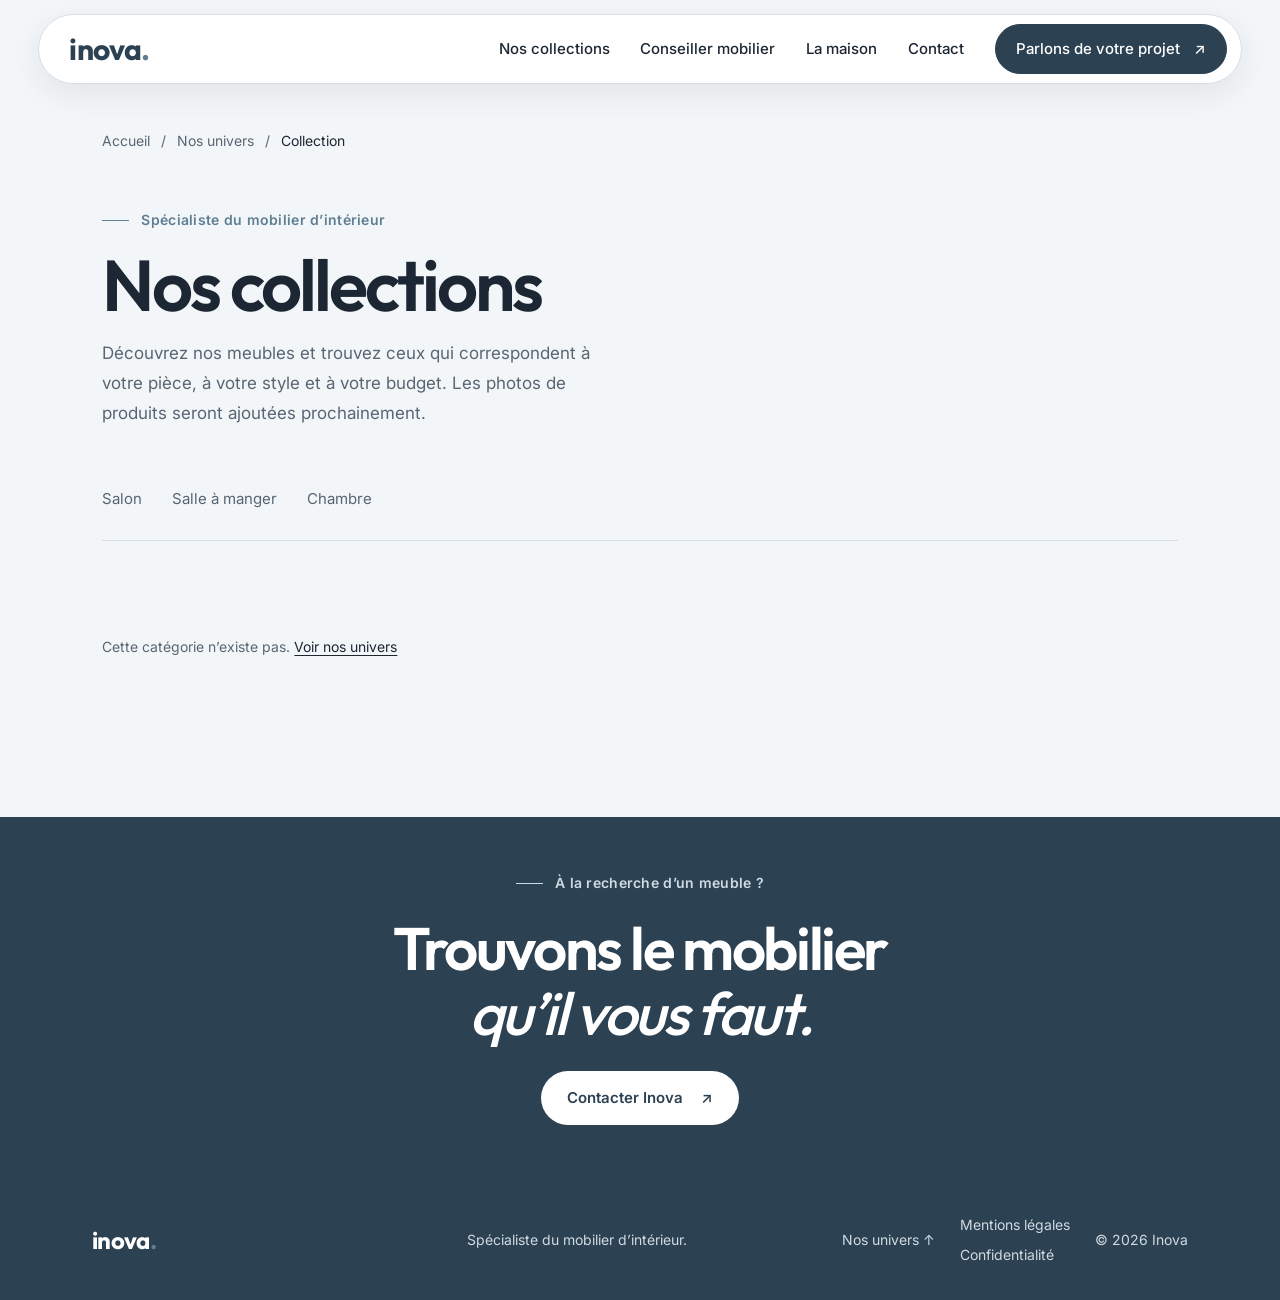
==== commit 0a68645b: "Add files via upload" ====
--- a/categorie.html
+++ b/categorie.html
@@ -1,95 +1,95 @@
-<!doctype html>
-<html lang="fr">
-  <head>
-    <meta charset="UTF-8" />
-    <meta name="viewport" content="width=device-width, initial-scale=1.0" />
-    <meta
-      name="description"
-      content="Découvrez les collections de mobilier d’intérieur Inova pour le salon, la salle à manger et la chambre."
-    />
-    <meta name="theme-color" content="#f7f5f0" />
-    <title>Collections de mobilier — Inova</title>
-    <link rel="preconnect" href="https://fonts.googleapis.com" />
-    <link rel="preconnect" href="https://fonts.gstatic.com" crossorigin />
-    <link
-      href="https://fonts.googleapis.com/css2?family=DM+Sans:wght@400;500;600;700&family=Playfair+Display:wght@500;600;700&display=swap"
-      rel="stylesheet"
-    />
-    <link rel="stylesheet" href="styles.css" />
-    <script src="script.js" defer></script>
-  </head>
-  <body>
-    <header class="site-header">
-      <a class="brand" href="index.html#accueil" aria-label="Inova, accueil">
-        <span class="brand-name"><strong>inova</strong></span>
-      </a>
-
-      <button
-        class="menu-toggle"
-        type="button"
-        aria-expanded="false"
-        aria-controls="site-nav"
-        aria-label="Ouvrir le menu"
-      >
-        <span></span>
-        <span></span>
-      </button>
-
-      <nav class="site-nav" id="site-nav" aria-label="Navigation principale">
-        <a href="index.html#univers">Nos collections</a>
-        <a href="index.html#assistant">Conseiller mobilier</a>
-        <a href="index.html#maison">La maison</a>
-        <a href="index.html#contact">Contact</a>
-        <a class="nav-cta" href="index.html#contact">Parlons de votre projet <span aria-hidden="true">↗</span></a>
-      </nav>
-    </header>
-
-    <main class="category-main">
-      <section class="category-heading section-wrap" aria-labelledby="category-title">
-        <nav class="breadcrumbs" aria-label="Fil d’Ariane">
-          <a href="index.html">Accueil</a>
-          <span aria-hidden="true">/</span>
-          <a href="index.html#univers">Nos univers</a>
-          <span aria-hidden="true">/</span>
-          <span id="breadcrumb-current">Collection</span>
-        </nav>
-        <p class="eyebrow"><span></span> Spécialiste du mobilier d’intérieur</p>
-        <h1 id="category-title">Nos collections</h1>
-        <p class="category-description" id="category-description">
-          Découvrez nos meubles et trouvez ceux qui correspondent à votre pièce, à votre style et à votre budget. Les photos de produits seront ajoutées prochainement.
-        </p>
-      </section>
-
-      <nav class="category-tabs section-wrap" aria-label="Catégories de mobilier">
-        <a href="categorie.html?category=salon" data-category="salon">Salon</a>
-        <a href="categorie.html?category=salle-a-manger" data-category="salle-a-manger">Salle à manger</a>
-        <a href="categorie.html?category=chambre" data-category="chambre">Chambre</a>
-      </nav>
-
-      <section class="category-gallery section-wrap" id="category-gallery" aria-label="Inspirations de la collection">
-        <p class="category-error" id="category-error" hidden>
-          Cette catégorie n’existe pas. <a href="index.html#univers">Voir nos univers</a>
-        </p>
-      </section>
-
-      <section class="category-contact">
-        <p class="eyebrow eyebrow-light"><span></span> À la recherche d’un meuble ?</p>
-        <h2>Trouvons le mobilier<br /><em>qu’il vous faut.</em></h2>
-        <a class="button button-light" href="index.html#contact">Contacter Inova <span aria-hidden="true">↗</span></a>
-      </section>
-    </main>
-
-    <footer class="site-footer">
-      <a class="brand footer-brand" href="index.html#accueil">
-        <span class="brand-name"><strong>inova</strong></span>
-      </a>
-      <p>Spécialiste du mobilier d’intérieur.</p>
-      <a href="index.html#univers" class="back-to-top">Nos univers ↑</a>
-      <nav class="footer-legal" aria-label="Informations juridiques">
-        <a href="mentions-legales.html">Mentions légales</a>
-        <a href="confidentialite.html">Confidentialité</a>
-      </nav>
-      <span class="copyright">© <span id="year"></span> Inova</span>
-    </footer>
-  </body>
-</html>
+<!doctype html>
+<html lang="fr">
+  <head>
+    <meta charset="UTF-8" />
+    <meta name="viewport" content="width=device-width, initial-scale=1.0" />
+    <meta
+      name="description"
+      content="Découvrez les collections de mobilier d’intérieur Inova pour le salon, la salle à manger et la chambre."
+    />
+    <meta name="theme-color" content="#f3f6f8" />
+    <title>Collections de mobilier — Inova</title>
+    <link rel="preconnect" href="https://fonts.googleapis.com" />
+    <link rel="preconnect" href="https://fonts.gstatic.com" crossorigin />
+    <link
+      href="https://fonts.googleapis.com/css2?family=Inter:wght@400;500;600&family=Outfit:wght@500;600;700&display=swap"
+      rel="stylesheet"
+    />
+    <link rel="stylesheet" href="styles.css" />
+    <script src="script.js" defer></script>
+  </head>
+  <body>
+    <header class="site-header">
+      <a class="brand" href="index.html#accueil" aria-label="Inova, accueil">
+        <span class="brand-name"><strong>inova</strong></span>
+      </a>
+
+      <button
+        class="menu-toggle"
+        type="button"
+        aria-expanded="false"
+        aria-controls="site-nav"
+        aria-label="Ouvrir le menu"
+      >
+        <span></span>
+        <span></span>
+      </button>
+
+      <nav class="site-nav" id="site-nav" aria-label="Navigation principale">
+        <a href="index.html#univers">Nos collections</a>
+        <a href="index.html#assistant">Conseiller mobilier</a>
+        <a href="index.html#maison">La maison</a>
+        <a href="index.html#contact">Contact</a>
+        <a class="nav-cta" href="index.html#contact">Parlons de votre projet <span aria-hidden="true">↗</span></a>
+      </nav>
+    </header>
+
+    <main class="category-main">
+      <section class="category-heading section-wrap" aria-labelledby="category-title">
+        <nav class="breadcrumbs" aria-label="Fil d’Ariane">
+          <a href="index.html">Accueil</a>
+          <span aria-hidden="true">/</span>
+          <a href="index.html#univers">Nos univers</a>
+          <span aria-hidden="true">/</span>
+          <span id="breadcrumb-current">Collection</span>
+        </nav>
+        <p class="eyebrow"><span></span> Spécialiste du mobilier d’intérieur</p>
+        <h1 id="category-title">Nos collections</h1>
+        <p class="category-description" id="category-description">
+          Découvrez nos meubles et trouvez ceux qui correspondent à votre pièce, à votre style et à votre budget. Les photos de produits seront ajoutées prochainement.
+        </p>
+      </section>
+
+      <nav class="category-tabs section-wrap" aria-label="Catégories de mobilier">
+        <a href="categorie.html?category=salon" data-category="salon">Salon</a>
+        <a href="categorie.html?category=salle-a-manger" data-category="salle-a-manger">Salle à manger</a>
+        <a href="categorie.html?category=chambre" data-category="chambre">Chambre</a>
+      </nav>
+
+      <section class="category-gallery section-wrap" id="category-gallery" aria-label="Inspirations de la collection">
+        <p class="category-error" id="category-error" hidden>
+          Cette catégorie n’existe pas. <a href="index.html#univers">Voir nos univers</a>
+        </p>
+      </section>
+
+      <section class="category-contact">
+        <p class="eyebrow eyebrow-light"><span></span> À la recherche d’un meuble ?</p>
+        <h2>Trouvons le mobilier<br /><em>qu’il vous faut.</em></h2>
+        <a class="button button-light" href="index.html#contact">Contacter Inova <span aria-hidden="true">↗</span></a>
+      </section>
+    </main>
+
+    <footer class="site-footer">
+      <a class="brand footer-brand" href="index.html#accueil">
+        <span class="brand-name"><strong>inova</strong></span>
+      </a>
+      <p>Spécialiste du mobilier d’intérieur.</p>
+      <a href="index.html#univers" class="back-to-top">Nos univers ↑</a>
+      <nav class="footer-legal" aria-label="Informations juridiques">
+        <a href="mentions-legales.html">Mentions légales</a>
+        <a href="confidentialite.html">Confidentialité</a>
+      </nav>
+      <span class="copyright">© <span id="year"></span> Inova</span>
+    </footer>
+  </body>
+</html>
--- a/styles.css
+++ b/styles.css
@@ -1,1837 +1,2086 @@
-:root {
-  color-scheme: light;
-  --paper: #f7f5f0;
-  --ink: #242820;
-  --muted: #777a70;
-  --green: #343c32;
-  --olive: #858b74;
-  --line: #deddd5;
-  --serif: "Playfair Display", Georgia, serif;
-  --sans: "DM Sans", Arial, sans-serif;
-}
-
-* {
-  box-sizing: border-box;
-}
-
-html {
-  scroll-behavior: smooth;
-}
-
-body {
-  margin: 0;
-  background: var(--paper);
-  color: var(--ink);
-  font-family: var(--sans);
-  -webkit-font-smoothing: antialiased;
-}
-
-a {
-  color: inherit;
-  text-decoration: none;
-}
-
-button {
-  font: inherit;
-}
-
-.site-header {
-  position: relative;
-  z-index: 5;
-  display: flex;
-  min-height: 92px;
-  align-items: center;
-  justify-content: space-between;
-  padding: 0 7.2%;
-  background: var(--paper);
-}
-
-.brand {
-  display: inline-flex;
-  align-items: center;
-  flex: 0 0 auto;
-}
-
-.brand-name {
-  color: var(--green);
-  font-size: 14px;
-  letter-spacing: 0.13em;
-  text-transform: uppercase;
-}
-
-.brand-name strong {
-  font-weight: 700;
-}
-
-.site-nav {
-  display: flex;
-  align-items: center;
-  gap: clamp(24px, 3.5vw, 54px);
-  font-size: 12px;
-}
-
-.site-nav > a:not(.nav-cta) {
-  transition: color 180ms ease;
-}
-
-.site-nav > a:not(.nav-cta):hover,
-.back-to-top:hover {
-  color: var(--olive);
-}
-
-.nav-cta {
-  display: inline-flex;
-  align-items: center;
-  gap: 14px;
-  padding: 14px 18px;
-  border: 1px solid var(--line);
-  transition: border-color 180ms ease, background 180ms ease;
-}
-
-.nav-cta:hover {
-  border-color: var(--green);
-  background: #eeece5;
-}
-
-.menu-toggle {
-  display: none;
-}
-
-.hero {
-  position: relative;
-  display: flex;
-  min-height: min(690px, 73vw);
-  align-items: center;
-  overflow: hidden;
-  background: #77786d;
-  color: #fff;
-}
-
-.hero-image,
-.hero-shade {
-  position: absolute;
-  inset: 0;
-}
-
-.hero-image {
-  background-image: url("inova-accueil-4k.jpg");
-  background-position: center;
-  background-size: cover;
-  transform: scale(1.01);
-}
-
-.hero-shade {
-  background: linear-gradient(90deg, rgb(24 29 24 / 69%) 0%, rgb(24 29 24 / 34%) 48%, rgb(24 29 24 / 5%) 100%);
-}
-
-.hero-content {
-  position: relative;
-  z-index: 1;
-  width: min(660px, 80%);
-  margin-left: 12.2%;
-  padding: 96px 0 110px;
-}
-
-.eyebrow {
-  display: flex;
-  align-items: center;
-  gap: 12px;
-  margin: 0 0 24px;
-  color: var(--olive);
-  font-size: 10px;
-  font-weight: 600;
-  letter-spacing: 0.19em;
-  text-transform: uppercase;
-}
-
-.eyebrow > span:first-child {
-  width: 27px;
-  height: 1px;
-  background: currentColor;
-}
-
-.eyebrow-light {
-  color: #d3d5c9;
-}
-
-h1,
-h2,
-blockquote {
-  margin: 0;
-  font-family: var(--serif);
-  font-weight: 500;
-}
-
-.hero h1 {
-  max-width: 650px;
-  font-size: clamp(54px, 7.3vw, 102px);
-  letter-spacing: -0.045em;
-  line-height: 0.99;
-}
-
-h1 em,
-h2 em {
-  font-weight: 500;
-}
-
-.hero-copy {
-  max-width: 400px;
-  margin: 25px 0 32px;
-  color: rgb(255 255 255 / 84%);
-  font-size: 14px;
-  line-height: 1.8;
-}
-
-.button {
-  display: inline-flex;
-  min-height: 52px;
-  align-items: center;
-  justify-content: center;
-  gap: 27px;
-  padding: 0 21px;
-  font-size: 11px;
-  font-weight: 600;
-  transition: background 180ms ease, color 180ms ease, transform 180ms ease;
-}
-
-.button:hover {
-  transform: translateY(-2px);
-}
-
-.button-light {
-  background: var(--paper);
-  color: var(--ink);
-}
-
-.button-light:hover {
-  background: #e6e5dc;
-}
-
-.hero-note,
-.hero-index {
-  position: absolute;
-  z-index: 1;
-  bottom: 34px;
-  margin: 0;
-  color: rgb(255 255 255 / 78%);
-  font-size: 9px;
-  letter-spacing: 0.12em;
-  text-transform: uppercase;
-}
-
-.hero-note {
-  left: 7.2%;
-}
-
-.hero-index {
-  right: 7.2%;
-}
-
-.hero-index span {
-  color: #fff;
-}
-
-.section-wrap {
-  width: min(1120px, 84%);
-  margin: 0 auto;
-}
-
-.intro {
-  display: flex;
-  align-items: end;
-  justify-content: space-between;
-  gap: 60px;
-  padding-top: 122px;
-  padding-bottom: 48px;
-}
-
-.section-heading h2,
-.about h2,
-.contact h2 {
-  font-size: clamp(40px, 5vw, 64px);
-  letter-spacing: -0.04em;
-  line-height: 1.07;
-}
-
-.section-heading .eyebrow {
-  margin-bottom: 20px;
-}
-
-.intro-copy {
-  max-width: 355px;
-  margin: 0 1.5% 7px 0;
-  color: var(--muted);
-  font-size: 13px;
-  line-height: 1.9;
-}
-
-.collection {
-  display: grid;
-  grid-template-columns: 1.2fr 0.8fr;
-  grid-template-rows: 340px 310px;
-  gap: 18px;
-  padding-bottom: 125px;
-}
-
-.collection-card {
-  position: relative;
-  display: block;
-  overflow: hidden;
-  background: #d7d4ca;
-  color: #fff;
-}
-
-.collection-image-placeholder {
-  position: absolute;
-  inset: 0;
-  background: linear-gradient(145deg, #77796e, #454b40);
-}
-
-.collection-card-large {
-  grid-row: span 2;
-}
-
-.collection-card-tall {
-  min-height: 310px;
-}
-
-.collection-card-wide {
-  min-height: 310px;
-}
-
-.card-number,
-.card-caption {
-  position: absolute;
-  z-index: 1;
-}
-
-.card-number {
-  top: 24px;
-  left: 26px;
-  color: rgb(255 255 255 / 84%);
-  font-size: 9px;
-  letter-spacing: 0.13em;
-  text-transform: uppercase;
-}
-
-.card-caption {
-  right: 26px;
-  bottom: 25px;
-  left: 26px;
-  display: flex;
-  align-items: center;
-  justify-content: space-between;
-  font-family: var(--serif);
-  font-size: 28px;
-}
-
-.card-arrow {
-  display: grid;
-  width: 38px;
-  height: 38px;
-  place-items: center;
-  border: 1px solid rgb(255 255 255 / 65%);
-  border-radius: 50%;
-  font-family: var(--sans);
-  font-size: 14px;
-  transition: background 180ms ease, color 180ms ease;
-}
-
-.collection-card:hover .card-arrow {
-  background: #fff;
-  color: var(--ink);
-}
-
-.quote-band {
-  display: flex;
-  min-height: 330px;
-  flex-direction: column;
-  align-items: center;
-  justify-content: center;
-  padding: 60px 24px;
-  background: var(--green);
-  color: #fff;
-  text-align: center;
-}
-
-.quote-band .eyebrow {
-  margin-bottom: 23px;
-}
-
-.quote-band blockquote {
-  font-size: clamp(28px, 4vw, 48px);
-  letter-spacing: -0.025em;
-  line-height: 1.28;
-}
-
-.quote-signature {
-  margin-top: 25px;
-  color: #c9cbbf;
-  font-size: 9px;
-  letter-spacing: 0.17em;
-  text-transform: uppercase;
-}
-
-.about {
-  display: grid;
-  grid-template-columns: 1fr 0.88fr;
-  align-items: center;
-  gap: 11%;
-  padding-top: 130px;
-  padding-bottom: 130px;
-}
-
-.about-image {
-  position: relative;
-  min-height: 500px;
-}
-
-.about-image img {
-  width: 100%;
-  height: 500px;
-  object-fit: cover;
-}
-
-.image-stamp {
-  position: absolute;
-  right: -34px;
-  bottom: 34px;
-  display: grid;
-  width: 108px;
-  height: 108px;
-  place-items: center;
-  border-radius: 50%;
-  background: var(--olive);
-  color: #fff;
-  font-family: var(--serif);
-  font-size: 16px;
-  line-height: 1.2;
-  text-align: center;
-  transform: rotate(-9deg);
-}
-
-.about-content {
-  padding: 25px 0;
-}
-
-.about-content .eyebrow {
-  margin-bottom: 20px;
-}
-
-.about-content h2 {
-  margin-bottom: 27px;
-}
-
-.about-content > p:not(.eyebrow) {
-  margin: 0 0 16px;
-  color: var(--muted);
-  font-size: 12px;
-  line-height: 1.95;
-}
-
-.text-link {
-  display: inline-flex;
-  align-items: center;
-  gap: 22px;
-  margin-top: 17px;
-  padding-bottom: 7px;
-  border-bottom: 1px solid var(--olive);
-  color: var(--green);
-  font-size: 11px;
-  font-weight: 600;
-}
-
-.contact {
-  position: relative;
-  overflow: hidden;
-  background:
-    linear-gradient(90deg, rgb(40 48 39 / 94%), rgb(40 48 39 / 85%)),
-    url("https://images.unsplash.com/photo-1600607687920-4e2a09cf159d?auto=format&fit=crop&w=1800&q=85") center 48% / cover;
-  color: #fff;
-  text-align: center;
-}
-
-.contact-inner {
-  display: flex;
-  min-height: 470px;
-  flex-direction: column;
-  align-items: center;
-  justify-content: center;
-  padding: 76px 24px;
-}
-
-.contact .eyebrow {
-  margin-bottom: 20px;
-}
-
-.contact h2 {
-  font-size: clamp(43px, 6vw, 74px);
-}
-
-.contact-inner > p:not(.eyebrow) {
-  max-width: 430px;
-  margin: 21px 0 27px;
-  color: rgb(255 255 255 / 76%);
-  font-size: 12px;
-  line-height: 1.8;
-}
-
-.contact-note {
-  margin-top: 17px;
-  color: rgb(255 255 255 / 65%);
-  font-size: 9px;
-  letter-spacing: 0.08em;
-}
-
-.contact-email {
-  margin-top: 19px;
-  color: #fff;
-  font-size: 12px;
-  text-underline-offset: 4px;
-  text-decoration: underline;
-  text-decoration-color: rgb(255 255 255 / 45%);
-}
-
-.contact-email:hover {
-  text-decoration-color: #fff;
-}
-
-.site-footer {
-  display: grid;
-  grid-template-columns: 1fr 1fr auto auto auto;
-  align-items: center;
-  gap: 25px;
-  min-height: 108px;
-  padding: 20px 7.2%;
-  border-top: 1px solid var(--line);
-}
-
-.footer-brand .brand-name {
-  font-size: 11px;
-}
-
-.site-footer > p,
-.back-to-top,
-.copyright {
-  color: var(--muted);
-  font-size: 10px;
-}
-
-.back-to-top {
-  justify-self: center;
-}
-
-.footer-legal {
-  display: flex;
-  flex-direction: column;
-  gap: 7px;
-  color: var(--muted);
-  font-size: 9px;
-}
-
-.footer-legal a:hover {
-  color: var(--green);
-}
-
-.footer-legal a[aria-current="page"] {
-  color: var(--ink);
-}
-
-.copyright {
-  justify-self: end;
-}
-
-@media (min-width: 1500px) {
-  .hero {
-    min-height: 760px;
-  }
-}
-
-@media (max-width: 800px) {
-  .site-header {
-    min-height: 76px;
-    padding: 0 6%;
-  }
-
-  .menu-toggle {
-    display: flex;
-    width: 42px;
-    height: 42px;
-    flex-direction: column;
-    align-items: center;
-    justify-content: center;
-    gap: 6px;
-    border: 1px solid var(--line);
-    background: transparent;
-    cursor: pointer;
-  }
-
-  .menu-toggle span {
-    width: 16px;
-    height: 1px;
-    background: var(--green);
-    transition: transform 180ms ease;
-  }
-
-  .menu-toggle[aria-expanded="true"] span:first-child {
-    transform: translateY(3.5px) rotate(45deg);
-  }
-
-  .menu-toggle[aria-expanded="true"] span:last-child {
-    transform: translateY(-3.5px) rotate(-45deg);
-  }
-
-  .site-nav {
-    position: absolute;
-    top: 100%;
-    right: 0;
-    left: 0;
-    display: none;
-    align-items: stretch;
-    gap: 0;
-    padding: 8px 6% 20px;
-    border-top: 1px solid var(--line);
-    background: var(--paper);
-  }
-
-  .site-nav.is-open {
-    display: flex;
-    flex-direction: column;
-  }
-
-  .site-nav > a:not(.nav-cta) {
-    padding: 15px 0;
-    border-bottom: 1px solid var(--line);
-  }
-
-  .nav-cta {
-    justify-content: space-between;
-    margin-top: 14px;
-  }
-
-  .hero {
-    min-height: 640px;
-  }
-
-  .hero-content {
-    width: 84%;
-    margin-left: 8%;
-  }
-
-  .hero-note {
-    left: 8%;
-  }
-
-  .hero-index {
-    right: 8%;
-  }
-
-  .section-wrap {
-    width: 88%;
-  }
-
-  .intro {
-    align-items: start;
-    flex-direction: column;
-    gap: 22px;
-    padding-top: 90px;
-    padding-bottom: 36px;
-  }
-
-  .intro-copy {
-    max-width: 460px;
-    margin: 0;
-  }
-
-  .collection {
-    grid-template-rows: 290px 260px;
-    gap: 12px;
-    padding-bottom: 90px;
-  }
-
-  .about {
-    gap: 8%;
-    padding-top: 95px;
-    padding-bottom: 95px;
-  }
-
-  .about-image,
-  .about-image img {
-    min-height: 420px;
-    height: 420px;
-  }
-
-  .site-footer {
-    grid-template-columns: 1fr 1fr;
-    padding-right: 6%;
-    padding-left: 6%;
-  }
-
-  .site-footer > p {
-    justify-self: end;
-  }
-
-  .back-to-top {
-    justify-self: start;
-  }
-
-  .footer-legal {
-    grid-column: 1 / -1;
-    flex-direction: row;
-    gap: 18px;
-  }
-}
-
-@media (max-width: 560px) {
-  .brand-name {
-    font-size: 12px;
-  }
-
-  .hero {
-    min-height: 590px;
-  }
-
-  .hero-image {
-    background-position: 58% center;
-  }
-
-  .hero-shade {
-    background: linear-gradient(90deg, rgb(24 29 24 / 70%), rgb(24 29 24 / 18%));
-  }
-
-  .hero-content {
-    width: 86%;
-    padding: 72px 0 90px;
-  }
-
-  .hero h1 {
-    font-size: clamp(54px, 15vw, 76px);
-  }
-
-  .hero-copy {
-    max-width: 330px;
-    font-size: 12px;
-  }
-
-  .hero-note,
-  .hero-index {
-    bottom: 24px;
-    font-size: 8px;
-  }
-
-  .hero-note {
-    max-width: 190px;
-    line-height: 1.5;
-  }
-
-  .section-wrap {
-    width: 88%;
-  }
-
-  .intro {
-    padding-top: 76px;
-  }
-
-  .section-heading h2,
-  .about h2 {
-    font-size: 45px;
-  }
-
-  .collection {
-    display: flex;
-    flex-direction: column;
-    gap: 12px;
-    padding-bottom: 76px;
-  }
-
-  .collection-card,
-  .collection-card-large,
-  .collection-card-tall,
-  .collection-card-wide {
-    height: 290px;
-    min-height: 0;
-  }
-
-  .collection-card-large {
-    height: 360px;
-  }
-
-  .card-caption {
-    right: 18px;
-    bottom: 20px;
-    left: 18px;
-    font-size: 24px;
-  }
-
-  .card-number {
-    top: 18px;
-    left: 18px;
-  }
-
-  .quote-band {
-    min-height: 290px;
-  }
-
-  .quote-band blockquote {
-    font-size: 29px;
-  }
-
-  .about {
-    grid-template-columns: 1fr;
-    gap: 37px;
-    padding-top: 76px;
-    padding-bottom: 78px;
-  }
-
-  .about-image,
-  .about-image img {
-    min-height: 350px;
-    height: 350px;
-  }
-
-  .image-stamp {
-    right: -12px;
-    bottom: 20px;
-    width: 88px;
-    height: 88px;
-    font-size: 14px;
-  }
-
-  .about-content {
-    padding: 0;
-  }
-
-  .contact-inner {
-    min-height: 420px;
-  }
-
-  .contact h2 {
-    font-size: 48px;
-  }
-
-  .site-footer {
-    gap: 17px 12px;
-    min-height: 140px;
-  }
-
-  .site-footer > p {
-    max-width: 130px;
-    text-align: right;
-  }
-
-  .copyright {
-    justify-self: end;
-  }
-}
-
-.product-main {
-  min-height: 65vh;
-}
-
-.product-detail {
-  padding-top: 40px;
-  padding-bottom: 90px;
-}
-
-.product-breadcrumbs {
-  margin-bottom: 39px;
-}
-
-.product-layout {
-  display: grid;
-  grid-template-columns: minmax(0, 1.08fr) minmax(300px, 0.82fr);
-  align-items: center;
-  gap: clamp(40px, 8vw, 110px);
-}
-
-.product-image-wrap {
-  position: relative;
-}
-
-.product-image-placeholder {
-  display: grid;
-  width: 100%;
-  min-height: 430px;
-  max-height: 650px;
-  aspect-ratio: 0.95;
-  place-items: center;
-  background: linear-gradient(145deg, #e6e2d9, #d5d0c4);
-}
-
-.product-image-gallery {
-  display: flex;
-  align-items: center;
-  flex-direction: column;
-  width: 100%;
-  gap: 12px;
-}
-
-.product-gallery-main-image {
-  display: block;
-  width: auto;
-  max-width: 100%;
-  max-height: 540px;
-  height: auto;
-  margin-inline: auto;
-  object-fit: contain;
-}
-
-.product-image-thumbnails {
-  display: grid;
-  grid-template-columns: repeat(4, minmax(0, 1fr));
-  gap: 10px;
-}
-
-.product-image-thumbnail {
-  overflow: hidden;
-  padding: 0;
-  border: 1px solid transparent;
-  background: #e8e5dc;
-  cursor: pointer;
-}
-
-.product-image-thumbnail[aria-pressed="true"] {
-  border-color: var(--green);
-}
-
-.product-image-thumbnail > img {
-  display: block;
-  width: 100%;
-  aspect-ratio: 1;
-  object-fit: cover;
-}
-
-.product-info {
-  padding: 20px 0;
-}
-
-.product-info .eyebrow {
-  margin-bottom: 18px;
-}
-
-.product-info h1 {
-  font-size: clamp(42px, 5vw, 67px);
-  letter-spacing: -0.04em;
-  line-height: 1.05;
-}
-
-.product-reference {
-  margin: 15px 0 0;
-  color: var(--muted);
-  font-size: 10px;
-  letter-spacing: 0.12em;
-  text-transform: uppercase;
-}
-
-.product-description {
-  margin: 28px 0 25px;
-  color: var(--muted);
-  font-size: 13px;
-  line-height: 1.9;
-}
-
-.product-points {
-  display: grid;
-  gap: 12px;
-  margin-bottom: 30px;
-  padding: 20px 0;
-  border-top: 1px solid var(--line);
-  border-bottom: 1px solid var(--line);
-}
-
-.product-points p {
-  display: flex;
-  align-items: flex-start;
-  gap: 11px;
-  margin: 0;
-  color: var(--muted);
-  font-size: 11px;
-  line-height: 1.6;
-}
-
-.product-points p span {
-  color: var(--olive);
-  font-weight: 700;
-}
-
-.product-contact {
-  width: 100%;
-  justify-content: space-between;
-  background: var(--green);
-  color: #fff;
-}
-
-.product-contact:hover {
-  background: #465142;
-}
-
-.product-back {
-  display: inline-block;
-  margin-top: 20px;
-  color: var(--muted);
-  font-size: 10px;
-}
-
-.product-back:hover {
-  color: var(--ink);
-}
-
-.product-error {
-  padding-top: 100px;
-  padding-bottom: 100px;
-  color: var(--muted);
-  font-size: 14px;
-}
-
-.product-error a {
-  color: var(--ink);
-  text-decoration: underline;
-  text-underline-offset: 3px;
-}
-
-.related-section {
-  padding-top: 4px;
-  padding-bottom: 100px;
-}
-
-.related-heading {
-  display: flex;
-  align-items: end;
-  justify-content: space-between;
-  gap: 25px;
-  margin-bottom: 26px;
-}
-
-.related-heading .eyebrow {
-  margin-bottom: 12px;
-}
-
-.related-heading h2 {
-  font-size: clamp(29px, 3.5vw, 42px);
-  letter-spacing: -0.03em;
-}
-
-.related-heading .text-link {
-  flex: 0 0 auto;
-  margin-bottom: 5px;
-}
-
-.related-products {
-  display: grid;
-  grid-template-columns: repeat(4, minmax(0, 1fr));
-  gap: 16px;
-}
-
-.related-product {
-  min-width: 0;
-}
-
-.related-image-placeholder {
-  display: grid;
-  width: 100%;
-  aspect-ratio: 1.1;
-  place-items: center;
-  background: linear-gradient(145deg, #e6e2d9, #d5d0c4);
-}
-
-.related-product > img {
-  display: block;
-  width: 100%;
-  aspect-ratio: 1.1;
-  object-fit: cover;
-}
-
-.related-product > span:not(:first-child) {
-  display: block;
-  padding-top: 11px;
-  font-family: var(--serif);
-  font-size: 16px;
-}
-
-.image-magnifier {
-  position: fixed;
-  z-index: 20;
-  width: 176px;
-  height: 176px;
-  border: 3px solid #fff;
-  border-radius: 50%;
-  background-color: var(--paper);
-  background-repeat: no-repeat;
-  box-shadow: 0 5px 24px rgb(0 0 0 / 24%);
-  pointer-events: none;
-}
-
-.image-magnifier[hidden] {
-  display: none;
-}
-
-@media (hover: hover) and (pointer: fine) {
-  .image-zoomable {
-    cursor: zoom-in;
-  }
-}
-
-@media (max-width: 800px) {
-  .product-detail {
-    padding-top: 30px;
-    padding-bottom: 75px;
-  }
-
-  .product-layout {
-    grid-template-columns: minmax(0, 1fr) minmax(0, 0.9fr);
-    gap: 35px;
-  }
-
-  .product-image-placeholder {
-    min-height: 360px;
-  }
-
-  .product-gallery-main-image {
-    max-height: 65vh;
-  }
-
-  .related-products {
-    grid-template-columns: repeat(3, minmax(0, 1fr));
-  }
-}
-
-@media (max-width: 560px) {
-  .product-detail {
-    padding-top: 25px;
-    padding-bottom: 60px;
-  }
-
-  .product-breadcrumbs {
-    margin-bottom: 28px;
-  }
-
-  .product-layout {
-    grid-template-columns: 1fr;
-    gap: 25px;
-  }
-
-  .product-image-placeholder {
-    min-height: 0;
-    max-height: none;
-    aspect-ratio: 0.95;
-  }
-
-  .product-info {
-    padding: 0;
-  }
-
-  .product-info h1 {
-    font-size: 47px;
-  }
-
-  .related-section {
-    padding-bottom: 65px;
-  }
-
-  .related-heading {
-    align-items: start;
-    flex-direction: column;
-    gap: 8px;
-  }
-
-  .related-products {
-    grid-template-columns: repeat(2, minmax(0, 1fr));
-    gap: 18px 12px;
-  }
-}
-
-@media (prefers-reduced-motion: reduce) {
-  *,
-  *::before,
-  *::after {
-    scroll-behavior: auto !important;
-    transition-duration: 0.01ms !important;
-  }
-}
-
-.advisor-section {
-  padding: 45px 0 100px;
-  background: #eeece5;
-}
-
-.advisor-inner {
-  display: grid;
-  grid-template-columns: minmax(0, 0.8fr) minmax(360px, 1fr);
-  align-items: center;
-  gap: clamp(45px, 9vw, 125px);
-}
-
-.advisor-inner.is-widget-layout {
-  grid-template-columns: 1fr;
-  gap: 0;
-}
-
-.advisor-inner.is-widget-layout .advisor-intro {
-  max-width: 720px;
-}
-
-.advisor-intro h2 {
-  font-size: clamp(42px, 5vw, 64px);
-  letter-spacing: -0.04em;
-  line-height: 1.07;
-}
-
-.advisor-intro > p:not(.eyebrow) {
-  max-width: 430px;
-  margin: 22px 0 0;
-  color: var(--muted);
-  font-size: 13px;
-  line-height: 1.9;
-}
-
-.advisor-note {
-  display: flex;
-  max-width: 430px;
-  align-items: flex-start;
-  gap: 12px;
-  margin-top: 32px;
-  padding-top: 20px;
-  border-top: 1px solid #d5d3ca;
-}
-
-.advisor-note-mark {
-  display: grid;
-  width: 22px;
-  height: 22px;
-  flex: 0 0 auto;
-  place-items: center;
-  border: 1px solid #aeb19f;
-  border-radius: 50%;
-  color: var(--green);
-  font-family: var(--serif);
-  font-size: 12px;
-}
-
-.advisor-note p {
-  margin: 1px 0 0;
-  color: var(--muted);
-  font-size: 10px;
-  line-height: 1.8;
-}
-
-.advisor-panel {
-  padding: clamp(23px, 4vw, 40px);
-  background: var(--paper);
-  box-shadow: 0 18px 55px rgb(36 40 32 / 6%);
-}
-
-.advisor-panel.is-floating {
-  position: fixed;
-  z-index: 20;
-  right: max(24px, env(safe-area-inset-right));
-  bottom: max(24px, env(safe-area-inset-bottom));
-  width: min(460px, calc(100vw - 48px));
-  max-height: min(82vh, 760px);
-  overflow: hidden;
-  padding: 0;
-  border: 1px solid rgb(52 60 50 / 14%);
-  border-radius: 4px;
-  box-shadow: 0 15px 48px rgb(36 40 32 / 22%);
-}
-
-.advisor-panel.is-floating.is-open {
-  overflow: auto;
-}
-
-.advisor-panel.is-floating .advisor-panel-heading {
-  width: 100%;
-  min-height: 78px;
-  padding: 15px 18px;
-  border: 0;
-  background: var(--paper);
-  color: var(--ink);
-  text-align: left;
-  cursor: pointer;
-}
-
-.advisor-panel.is-floating .advisor-panel-heading:focus-visible {
-  outline: 2px solid #c5a747;
-  outline-offset: -4px;
-}
-
-.advisor-toggle-icon {
-  display: grid;
-  width: 28px;
-  height: 28px;
-  flex: 0 0 auto;
-  place-items: center;
-  border: 1px solid rgb(197 167 71 / 60%);
-  border-radius: 50%;
-  color: #806b2f;
-  font-size: 17px;
-  line-height: 1;
-  transition: transform 180ms ease;
-}
-
-.advisor-panel.is-open .advisor-toggle-icon {
-  transform: rotate(45deg);
-}
-
-.advisor-content {
-  padding: 0 24px 24px;
-}
-
-.advisor-content[hidden] {
-  display: none;
-}
-
-.advisor-panel.is-floating .advisor-form {
-  padding-top: 16px;
-}
-
-.advisor-panel.is-floating .advisor-result {
-  padding-top: 18px;
-}
-
-.advisor-panel-heading {
-  display: flex;
-  align-items: center;
-  gap: 12px;
-  padding-bottom: 22px;
-  border-bottom: 1px solid var(--line);
-}
-
-.advisor-avatar {
-  display: grid;
-  width: 42px;
-  height: 42px;
-  flex: 0 0 auto;
-  place-items: center;
-  border-radius: 50%;
-  background: var(--green);
-  color: #fff;
-  font-family: var(--serif);
-  font-size: 12px;
-}
-
-.advisor-panel-heading > div p {
-  margin: 0 0 5px;
-  font-family: var(--serif);
-  font-size: 16px;
-}
-
-.advisor-panel-heading > div > span {
-  color: var(--muted);
-  font-size: 9px;
-}
-
-.advisor-status {
-  display: inline-flex;
-  align-items: center;
-  gap: 6px;
-  margin-left: auto;
-  color: var(--muted);
-  font-size: 9px;
-}
-
-.advisor-status > span {
-  width: 6px;
-  height: 6px;
-  border-radius: 50%;
-  background: #78866b;
-}
-
-.advisor-form {
-  display: grid;
-  grid-template-columns: 1fr 1fr;
-  gap: 19px 14px;
-  padding-top: 23px;
-}
-
-.advisor-form label {
-  display: grid;
-  align-content: start;
-  gap: 9px;
-  color: var(--ink);
-  font-size: 10px;
-  font-weight: 600;
-}
-
-.advisor-dimensions {
-  display: grid;
-  grid-column: 1 / -1;
-  grid-template-columns: repeat(2, minmax(0, 1fr));
-  gap: 10px 14px;
-  min-width: 0;
-  margin: 0;
-  padding: 14px;
-  border: 1px solid var(--line);
-}
-
-.advisor-dimensions legend {
-  padding: 0 6px;
-  color: var(--ink);
-  font-size: 10px;
-  font-weight: 600;
-}
-
-.advisor-dimensions legend span {
-  color: var(--muted);
-  font-weight: 400;
-}
-
-.advisor-form select {
-  width: 100%;
-  min-height: 46px;
-  padding: 0 12px;
-  border: 1px solid var(--line);
-  border-radius: 0;
-  background: transparent;
-  color: var(--muted);
-  font: 400 10px var(--sans);
-}
-
-.advisor-form input {
-  width: 100%;
-  min-height: 42px;
-  padding: 0 11px;
-  border: 1px solid var(--line);
-  border-radius: 0;
-  background: #fffdfa;
-  color: var(--ink);
-  font: 400 11px var(--sans);
-}
-
-.advisor-form input::placeholder {
-  color: var(--muted);
-}
-
-.advisor-form input:focus-visible,
-.advisor-form select:focus-visible,
-.advisor-submit:focus-visible,
-.advisor-restart:focus-visible {
-  outline: 2px solid var(--olive);
-  outline-offset: 3px;
-}
-
-.advisor-submit {
-  grid-column: 1 / -1;
-  width: 100%;
-  justify-content: space-between;
-  border: 0;
-  background: var(--green);
-  color: #fff;
-  cursor: pointer;
-}
-
-.advisor-submit:hover {
-  background: #465142;
-}
-
-.advisor-error {
-  grid-column: 1 / -1;
-  margin: -5px 0 0;
-  color: #a13e32;
-  font-size: 10px;
-  line-height: 1.6;
-}
-
-.advisor-result {
-  padding-top: 26px;
-}
-
-.advisor-result .eyebrow {
-  margin-bottom: 13px;
-}
-
-.advisor-result h3 {
-  margin: 0;
-  font: 500 clamp(25px, 3vw, 34px)/1.2 var(--serif);
-  letter-spacing: -0.025em;
-}
-
-.advisor-result > p:not(.eyebrow) {
-  margin: 15px 0;
-  color: var(--muted);
-  font-size: 11px;
-  line-height: 1.9;
-}
-
-.advisor-result ul {
-  display: grid;
-  gap: 9px;
-  margin: 0 0 23px;
-  padding-left: 18px;
-  color: var(--muted);
-  font-size: 10px;
-  line-height: 1.7;
-}
-
-.advisor-result li::marker {
-  color: var(--olive);
-}
-
-.advisor-result-contact {
-  width: 100%;
-  justify-content: space-between;
-  background: var(--green);
-  color: #fff;
-}
-
-.advisor-result-contact:hover {
-  background: #465142;
-}
-
-.advisor-restart {
-  display: block;
-  margin: 16px auto 0;
-  padding: 4px;
-  border: 0;
-  background: transparent;
-  color: var(--muted);
-  font: 500 10px var(--sans);
-  text-decoration: underline;
-  text-underline-offset: 3px;
-  cursor: pointer;
-}
-
-.category-main {
-  min-height: 65vh;
-}
-
-.category-heading {
-  padding-top: 46px;
-  padding-bottom: 36px;
-}
-
-.breadcrumbs {
-  display: flex;
-  align-items: center;
-  gap: 11px;
-  margin-bottom: 57px;
-  color: var(--muted);
-  font-size: 10px;
-}
-
-.breadcrumbs a:hover {
-  color: var(--green);
-}
-
-.breadcrumbs span:last-child {
-  color: var(--ink);
-}
-
-.category-heading .eyebrow {
-  margin-bottom: 15px;
-}
-
-.category-heading h1 {
-  font-size: clamp(44px, 6vw, 72px);
-  letter-spacing: -0.04em;
-  line-height: 1.05;
-}
-
-.category-description {
-  max-width: 500px;
-  margin: 17px 0 0;
-  color: var(--muted);
-  font-size: 13px;
-  line-height: 1.8;
-}
-
-.category-tabs {
-  display: flex;
-  gap: 30px;
-  overflow-x: auto;
-  padding-top: 22px;
-  padding-bottom: 16px;
-  border-bottom: 1px solid var(--line);
-}
-
-.category-tabs a {
-  flex: 0 0 auto;
-  padding-bottom: 12px;
-  border-bottom: 1px solid transparent;
-  color: var(--muted);
-  font-size: 11px;
-  transition: color 180ms ease, border-color 180ms ease;
-}
-
-.category-tabs a:hover,
-.category-tabs a.is-active {
-  border-color: var(--green);
-  color: var(--ink);
-}
-
-.category-gallery {
-  display: grid;
-  grid-template-columns: repeat(3, minmax(0, 1fr));
-  gap: 28px 18px;
-  padding-top: 36px;
-  padding-bottom: 100px;
-}
-
-.inspiration-card {
-  min-width: 0;
-}
-
-.inspiration-product-link {
-  display: block;
-  color: inherit;
-}
-
-.inspiration-image-placeholder,
-.inspiration-product-image {
-  display: block;
-  width: 100%;
-  aspect-ratio: 0.94;
-  background: linear-gradient(145deg, #e6e2d9, #d5d0c4);
-  object-fit: cover;
-}
-
-.inspiration-product-link:hover h2,
-.inspiration-product-link:focus-visible h2 {
-  text-decoration: underline;
-  text-underline-offset: 3px;
-}
-
-.inspiration-details {
-  display: flex;
-  align-items: center;
-  justify-content: space-between;
-  gap: 14px;
-  padding-top: 15px;
-}
-
-.details-link {
-  flex: 0 0 auto;
-  color: var(--muted);
-  font-size: 10px;
-  text-align: right;
-  text-underline-offset: 3px;
-}
-
-.inspiration-product-link:hover .details-link,
-.inspiration-product-link:focus-visible .details-link {
-  color: var(--ink);
-  text-decoration: underline;
-}
-
-.inspiration-reference {
-  margin: 0 0 7px;
-  color: var(--muted);
-  font-size: 9px;
-  letter-spacing: 0.13em;
-  text-transform: uppercase;
-}
-
-.inspiration-details h2 {
-  font-size: 18px;
-  letter-spacing: -0.015em;
-}
-
-.inspiration-actions {
-  display: flex;
-  align-items: flex-start;
-  justify-content: flex-end;
-  gap: 12px;
-  padding-top: 10px;
-}
-
-.inspiration-link {
-  display: grid;
-  width: 38px;
-  height: 38px;
-  flex: 0 0 auto;
-  place-items: center;
-  border: 1px solid var(--line);
-  border-radius: 50%;
-  font-size: 14px;
-  transition: background 180ms ease, color 180ms ease;
-}
-
-.inspiration-link:hover {
-  background: var(--green);
-  color: #fff;
-}
-
-.category-error {
-  grid-column: 1 / -1;
-  padding: 45px 0;
-  color: var(--muted);
-  font-size: 14px;
-}
-
-.category-error a {
-  color: var(--ink);
-  text-decoration: underline;
-  text-underline-offset: 3px;
-}
-
-.category-contact {
-  display: flex;
-  min-height: 350px;
-  flex-direction: column;
-  align-items: center;
-  justify-content: center;
-  gap: 22px;
-  padding: 55px 24px;
-  background: var(--green);
-  color: #fff;
-  text-align: center;
-}
-
-.category-contact .eyebrow {
-  margin: 0;
-}
-
-.category-contact h2 {
-  margin-bottom: 3px;
-  font-size: clamp(39px, 5vw, 60px);
-  letter-spacing: -0.04em;
-  line-height: 1.08;
-}
-
-@media (max-width: 800px) {
-  .advisor-section {
-    padding: 35px 0 78px;
-  }
-
-  .advisor-inner {
-    grid-template-columns: 1fr;
-    gap: 30px;
-  }
-
-  .advisor-note {
-    margin-top: 20px;
-  }
-
-  .category-gallery {
-    grid-template-columns: repeat(2, minmax(0, 1fr));
-    gap: 24px 14px;
-    padding-bottom: 78px;
-  }
-
-  .breadcrumbs {
-    margin-bottom: 42px;
-  }
-}
-
-@media (max-width: 560px) {
-  .advisor-section {
-    padding: 28px 0 65px;
-  }
-
-  .advisor-panel.is-floating {
-    right: max(12px, env(safe-area-inset-right));
-    bottom: max(12px, env(safe-area-inset-bottom));
-    width: min(440px, calc(100vw - 24px));
-    max-height: min(84vh, 720px);
-  }
-
-  .advisor-panel.is-floating .advisor-panel-heading {
-    min-height: 70px;
-    padding: 12px;
-  }
-
-  .advisor-panel.is-floating .advisor-status {
-    width: 8px;
-    height: 8px;
-    overflow: hidden;
-    font-size: 0;
-  }
-
-  .advisor-panel.is-floating .advisor-status > span {
-    width: 8px;
-    height: 8px;
-  }
-
-  .advisor-content {
-    padding: 0 16px 16px;
-  }
-
-  .advisor-panel.is-floating .advisor-form {
-    grid-template-columns: 1fr;
-    gap: 16px;
-  }
-
-  .advisor-panel.is-floating .advisor-submit,
-  .advisor-panel.is-floating .advisor-error {
-    grid-column: 1 / -1;
-  }
-
-  .advisor-panel.is-floating .advisor-dimensions {
-    grid-template-columns: repeat(2, minmax(0, 1fr));
-  }
-
-  .advisor-panel {
-    padding: 22px 17px;
-  }
-
-  .advisor-panel-heading {
-    gap: 9px;
-  }
-
-  .advisor-panel-heading > div p {
-    font-size: 14px;
-  }
-
-  .advisor-status {
-    font-size: 8px;
-  }
-
-  .advisor-status > span {
-    width: 8px;
-    height: 8px;
-  }
-
-  .advisor-form {
-    grid-template-columns: 1fr;
-    gap: 16px;
-  }
-
-  .advisor-submit {
-    grid-column: auto;
-  }
-
-  .advisor-error {
-    grid-column: auto;
-  }
-
-  .category-heading {
-    padding-top: 30px;
-    padding-bottom: 26px;
-  }
-
-  .breadcrumbs {
-    margin-bottom: 36px;
-  }
-
-  .category-tabs {
-    gap: 22px;
-  }
-
-  .category-gallery {
-    gap: 23px 12px;
-    padding-top: 25px;
-    padding-bottom: 65px;
-  }
-
-  .inspiration-details {
-    align-items: start;
-    gap: 8px;
-    padding-top: 10px;
-  }
-
-  .inspiration-actions {
-    gap: 8px;
-  }
-
-  .inspiration-details h2 {
-    font-size: 15px;
-  }
-
-  .inspiration-link {
-    width: 32px;
-    height: 32px;
-  }
-
-  .category-contact {
-    min-height: 310px;
-  }
-}
+:root {
+  color-scheme: light;
+  --paper: #f3f6f8;
+  --ink: #1c2733;
+  --muted: #586673;
+  --green: #2c4152;
+  --olive: #5f7e94;
+  --line: #d5dee5;
+  --serif: "Outfit", Arial, sans-serif;
+  --sans: "Inter", Arial, sans-serif;
+}
+
+* {
+  box-sizing: border-box;
+}
+
+html {
+  scroll-behavior: smooth;
+}
+
+body {
+  margin: 0;
+  background: var(--paper);
+  color: var(--ink);
+  font-family: var(--sans);
+  -webkit-font-smoothing: antialiased;
+}
+
+a {
+  color: inherit;
+  text-decoration: none;
+}
+
+button {
+  font: inherit;
+}
+
+.site-header {
+  position: relative;
+  z-index: 5;
+  display: flex;
+  min-height: 92px;
+  align-items: center;
+  justify-content: space-between;
+  padding: 0 7.2%;
+  background: var(--paper);
+}
+
+.brand {
+  display: inline-flex;
+  align-items: center;
+  flex: 0 0 auto;
+}
+
+.brand-name {
+  color: var(--green);
+  font-size: 14px;
+  letter-spacing: 0.13em;
+  text-transform: uppercase;
+}
+
+.brand-name strong {
+  font-weight: 700;
+}
+
+.site-nav {
+  display: flex;
+  align-items: center;
+  gap: clamp(24px, 3.5vw, 54px);
+  font-size: 12px;
+}
+
+.site-nav > a:not(.nav-cta) {
+  transition: color 180ms ease;
+}
+
+.site-nav > a:not(.nav-cta):hover,
+.back-to-top:hover {
+  color: var(--olive);
+}
+
+.nav-cta {
+  display: inline-flex;
+  align-items: center;
+  gap: 14px;
+  padding: 14px 18px;
+  border: 1px solid var(--line);
+  transition: border-color 180ms ease, background 180ms ease;
+}
+
+.nav-cta:hover {
+  border-color: var(--green);
+  background: #e4ebf0;
+}
+
+.menu-toggle {
+  display: none;
+}
+
+.hero {
+  position: relative;
+  display: flex;
+  min-height: min(690px, 73vw);
+  align-items: center;
+  overflow: hidden;
+  background: #6f8696;
+  color: #fff;
+}
+
+.hero-image,
+.hero-shade {
+  position: absolute;
+  inset: 0;
+}
+
+.hero-image {
+  background-image: url("inova-accueil-4k.jpg");
+  background-position: center;
+  background-size: cover;
+  transform: scale(1.01);
+}
+
+.hero-shade {
+  background: linear-gradient(90deg, rgb(28 39 51 / 69%) 0%, rgb(28 39 51 / 34%) 48%, rgb(28 39 51 / 5%) 100%);
+}
+
+.hero-content {
+  position: relative;
+  z-index: 1;
+  width: min(660px, 80%);
+  margin-left: 12.2%;
+  padding: 96px 0 110px;
+}
+
+.eyebrow {
+  display: flex;
+  align-items: center;
+  gap: 12px;
+  margin: 0 0 24px;
+  color: var(--olive);
+  font-size: 10px;
+  font-weight: 600;
+  letter-spacing: 0.19em;
+  text-transform: uppercase;
+}
+
+.eyebrow > span:first-child {
+  width: 27px;
+  height: 1px;
+  background: currentColor;
+}
+
+.eyebrow-light {
+  color: #cfdbe3;
+}
+
+h1,
+h2,
+blockquote {
+  margin: 0;
+  font-family: var(--serif);
+  font-weight: 500;
+}
+
+.hero h1 {
+  max-width: 650px;
+  font-size: clamp(54px, 7.3vw, 102px);
+  letter-spacing: -0.045em;
+  line-height: 0.99;
+}
+
+h1 em,
+h2 em {
+  font-weight: 500;
+}
+
+.hero-copy {
+  max-width: 400px;
+  margin: 25px 0 32px;
+  color: rgb(255 255 255 / 84%);
+  font-size: 14px;
+  line-height: 1.8;
+}
+
+.button {
+  display: inline-flex;
+  min-height: 52px;
+  align-items: center;
+  justify-content: center;
+  gap: 27px;
+  padding: 0 21px;
+  font-size: 11px;
+  font-weight: 600;
+  transition: background 180ms ease, color 180ms ease, transform 180ms ease;
+}
+
+.button:hover {
+  transform: translateY(-2px);
+}
+
+.button-light {
+  background: var(--paper);
+  color: var(--ink);
+}
+
+.button-light:hover {
+  background: #dbe4ea;
+}
+
+.hero-note,
+.hero-index {
+  position: absolute;
+  z-index: 1;
+  bottom: 34px;
+  margin: 0;
+  color: rgb(255 255 255 / 78%);
+  font-size: 9px;
+  letter-spacing: 0.12em;
+  text-transform: uppercase;
+}
+
+.hero-note {
+  left: 7.2%;
+}
+
+.hero-index {
+  right: 7.2%;
+}
+
+.hero-index span {
+  color: #fff;
+}
+
+.section-wrap {
+  width: min(1120px, 84%);
+  margin: 0 auto;
+}
+
+.intro {
+  display: flex;
+  align-items: end;
+  justify-content: space-between;
+  gap: 60px;
+  padding-top: 122px;
+  padding-bottom: 48px;
+}
+
+.section-heading h2,
+.about h2,
+.contact h2 {
+  font-size: clamp(40px, 5vw, 64px);
+  letter-spacing: -0.04em;
+  line-height: 1.07;
+}
+
+.section-heading .eyebrow {
+  margin-bottom: 20px;
+}
+
+.intro-copy {
+  max-width: 355px;
+  margin: 0 1.5% 7px 0;
+  color: var(--muted);
+  font-size: 13px;
+  line-height: 1.9;
+}
+
+.collection {
+  display: grid;
+  grid-template-columns: 1.2fr 0.8fr;
+  grid-template-rows: 340px 310px;
+  gap: 18px;
+  padding-bottom: 125px;
+}
+
+.collection-card {
+  position: relative;
+  display: block;
+  overflow: hidden;
+  background: #d3dde4;
+  color: #fff;
+}
+
+.collection-image-placeholder {
+  position: absolute;
+  inset: 0;
+  background: linear-gradient(145deg, #7d93a2, #3c566b);
+}
+
+.collection-card-large {
+  grid-row: span 2;
+}
+
+.collection-card-tall {
+  min-height: 310px;
+}
+
+.collection-card-wide {
+  min-height: 310px;
+}
+
+.card-number,
+.card-caption {
+  position: absolute;
+  z-index: 1;
+}
+
+.card-number {
+  top: 24px;
+  left: 26px;
+  color: rgb(255 255 255 / 84%);
+  font-size: 9px;
+  letter-spacing: 0.13em;
+  text-transform: uppercase;
+}
+
+.card-caption {
+  right: 26px;
+  bottom: 25px;
+  left: 26px;
+  display: flex;
+  align-items: center;
+  justify-content: space-between;
+  font-family: var(--serif);
+  font-size: 28px;
+}
+
+.card-arrow {
+  display: grid;
+  width: 38px;
+  height: 38px;
+  place-items: center;
+  border: 1px solid rgb(255 255 255 / 65%);
+  border-radius: 50%;
+  font-family: var(--sans);
+  font-size: 14px;
+  transition: background 180ms ease, color 180ms ease;
+}
+
+.collection-card:hover .card-arrow {
+  background: #fff;
+  color: var(--ink);
+}
+
+.quote-band {
+  display: flex;
+  min-height: 330px;
+  flex-direction: column;
+  align-items: center;
+  justify-content: center;
+  padding: 60px 24px;
+  background: var(--green);
+  color: #fff;
+  text-align: center;
+}
+
+.quote-band .eyebrow {
+  margin-bottom: 23px;
+}
+
+.quote-band blockquote {
+  font-size: clamp(28px, 4vw, 48px);
+  letter-spacing: -0.025em;
+  line-height: 1.28;
+}
+
+.quote-signature {
+  margin-top: 25px;
+  color: #c3d1db;
+  font-size: 9px;
+  letter-spacing: 0.17em;
+  text-transform: uppercase;
+}
+
+.about {
+  display: grid;
+  grid-template-columns: 1fr 0.88fr;
+  align-items: center;
+  gap: 11%;
+  padding-top: 130px;
+  padding-bottom: 130px;
+}
+
+.about-image {
+  position: relative;
+  min-height: 500px;
+}
+
+.about-image img {
+  width: 100%;
+  height: 500px;
+  object-fit: cover;
+}
+
+.image-stamp {
+  position: absolute;
+  right: -34px;
+  bottom: 34px;
+  display: grid;
+  width: 108px;
+  height: 108px;
+  place-items: center;
+  border-radius: 50%;
+  background: var(--olive);
+  color: #fff;
+  font-family: var(--serif);
+  font-size: 16px;
+  line-height: 1.2;
+  text-align: center;
+  transform: rotate(-9deg);
+}
+
+.about-content {
+  padding: 25px 0;
+}
+
+.about-content .eyebrow {
+  margin-bottom: 20px;
+}
+
+.about-content h2 {
+  margin-bottom: 27px;
+}
+
+.about-content > p:not(.eyebrow) {
+  margin: 0 0 16px;
+  color: var(--muted);
+  font-size: 12px;
+  line-height: 1.95;
+}
+
+.text-link {
+  display: inline-flex;
+  align-items: center;
+  gap: 22px;
+  margin-top: 17px;
+  padding-bottom: 7px;
+  border-bottom: 1px solid var(--olive);
+  color: var(--green);
+  font-size: 11px;
+  font-weight: 600;
+}
+
+.contact {
+  position: relative;
+  overflow: hidden;
+  background:
+    linear-gradient(90deg, rgb(34 52 68 / 94%), rgb(34 52 68 / 85%)),
+    url("https://images.unsplash.com/photo-1600607687920-4e2a09cf159d?auto=format&fit=crop&w=1800&q=85") center 48% / cover;
+  color: #fff;
+  text-align: center;
+}
+
+.contact-inner {
+  display: flex;
+  min-height: 470px;
+  flex-direction: column;
+  align-items: center;
+  justify-content: center;
+  padding: 76px 24px;
+}
+
+.contact .eyebrow {
+  margin-bottom: 20px;
+}
+
+.contact h2 {
+  font-size: clamp(43px, 6vw, 74px);
+}
+
+.contact-inner > p:not(.eyebrow) {
+  max-width: 430px;
+  margin: 21px 0 27px;
+  color: rgb(255 255 255 / 76%);
+  font-size: 12px;
+  line-height: 1.8;
+}
+
+.contact-note {
+  margin-top: 17px;
+  color: rgb(255 255 255 / 65%);
+  font-size: 9px;
+  letter-spacing: 0.08em;
+}
+
+.contact-email {
+  margin-top: 19px;
+  color: #fff;
+  font-size: 12px;
+  text-underline-offset: 4px;
+  text-decoration: underline;
+  text-decoration-color: rgb(255 255 255 / 45%);
+}
+
+.contact-email:hover {
+  text-decoration-color: #fff;
+}
+
+.site-footer {
+  display: grid;
+  grid-template-columns: 1fr 1fr auto auto auto;
+  align-items: center;
+  gap: 25px;
+  min-height: 108px;
+  padding: 20px 7.2%;
+  border-top: 1px solid var(--line);
+}
+
+.footer-brand .brand-name {
+  font-size: 11px;
+}
+
+.site-footer > p,
+.back-to-top,
+.copyright {
+  color: var(--muted);
+  font-size: 10px;
+}
+
+.back-to-top {
+  justify-self: center;
+}
+
+.footer-legal {
+  display: flex;
+  flex-direction: column;
+  gap: 7px;
+  color: var(--muted);
+  font-size: 9px;
+}
+
+.footer-legal a:hover {
+  color: var(--green);
+}
+
+.footer-legal a[aria-current="page"] {
+  color: var(--ink);
+}
+
+.copyright {
+  justify-self: end;
+}
+
+@media (min-width: 1500px) {
+  .hero {
+    min-height: 760px;
+  }
+}
+
+@media (max-width: 800px) {
+  .site-header {
+    min-height: 76px;
+    padding: 0 6%;
+  }
+
+  .menu-toggle {
+    display: flex;
+    width: 42px;
+    height: 42px;
+    flex-direction: column;
+    align-items: center;
+    justify-content: center;
+    gap: 6px;
+    border: 1px solid var(--line);
+    background: transparent;
+    cursor: pointer;
+  }
+
+  .menu-toggle span {
+    width: 16px;
+    height: 1px;
+    background: var(--green);
+    transition: transform 180ms ease;
+  }
+
+  .menu-toggle[aria-expanded="true"] span:first-child {
+    transform: translateY(3.5px) rotate(45deg);
+  }
+
+  .menu-toggle[aria-expanded="true"] span:last-child {
+    transform: translateY(-3.5px) rotate(-45deg);
+  }
+
+  .site-nav {
+    position: absolute;
+    top: 100%;
+    right: 0;
+    left: 0;
+    display: none;
+    align-items: stretch;
+    gap: 0;
+    padding: 8px 6% 20px;
+    border-top: 1px solid var(--line);
+    background: var(--paper);
+  }
+
+  .site-nav.is-open {
+    display: flex;
+    flex-direction: column;
+  }
+
+  .site-nav > a:not(.nav-cta) {
+    padding: 15px 0;
+    border-bottom: 1px solid var(--line);
+  }
+
+  .nav-cta {
+    justify-content: space-between;
+    margin-top: 14px;
+  }
+
+  .hero {
+    min-height: 640px;
+  }
+
+  .hero-content {
+    width: 84%;
+    margin-left: 8%;
+  }
+
+  .hero-note {
+    left: 8%;
+  }
+
+  .hero-index {
+    right: 8%;
+  }
+
+  .section-wrap {
+    width: 88%;
+  }
+
+  .intro {
+    align-items: start;
+    flex-direction: column;
+    gap: 22px;
+    padding-top: 90px;
+    padding-bottom: 36px;
+  }
+
+  .intro-copy {
+    max-width: 460px;
+    margin: 0;
+  }
+
+  .collection {
+    grid-template-rows: 290px 260px;
+    gap: 12px;
+    padding-bottom: 90px;
+  }
+
+  .about {
+    gap: 8%;
+    padding-top: 95px;
+    padding-bottom: 95px;
+  }
+
+  .about-image,
+  .about-image img {
+    min-height: 420px;
+    height: 420px;
+  }
+
+  .site-footer {
+    grid-template-columns: 1fr 1fr;
+    padding-right: 6%;
+    padding-left: 6%;
+  }
+
+  .site-footer > p {
+    justify-self: end;
+  }
+
+  .back-to-top {
+    justify-self: start;
+  }
+
+  .footer-legal {
+    grid-column: 1 / -1;
+    flex-direction: row;
+    gap: 18px;
+  }
+}
+
+@media (max-width: 560px) {
+  .brand-name {
+    font-size: 12px;
+  }
+
+  .hero {
+    min-height: 590px;
+  }
+
+  .hero-image {
+    background-position: 58% center;
+  }
+
+  .hero-shade {
+    background: linear-gradient(90deg, rgb(28 39 51 / 70%), rgb(28 39 51 / 18%));
+  }
+
+  .hero-content {
+    width: 86%;
+    padding: 72px 0 90px;
+  }
+
+  .hero h1 {
+    font-size: clamp(54px, 15vw, 76px);
+  }
+
+  .hero-copy {
+    max-width: 330px;
+    font-size: 12px;
+  }
+
+  .hero-note,
+  .hero-index {
+    bottom: 24px;
+    font-size: 8px;
+  }
+
+  .hero-note {
+    max-width: 190px;
+    line-height: 1.5;
+  }
+
+  .section-wrap {
+    width: 88%;
+  }
+
+  .intro {
+    padding-top: 76px;
+  }
+
+  .section-heading h2,
+  .about h2 {
+    font-size: 45px;
+  }
+
+  .collection {
+    display: flex;
+    flex-direction: column;
+    gap: 12px;
+    padding-bottom: 76px;
+  }
+
+  .collection-card,
+  .collection-card-large,
+  .collection-card-tall,
+  .collection-card-wide {
+    height: 290px;
+    min-height: 0;
+  }
+
+  .collection-card-large {
+    height: 360px;
+  }
+
+  .card-caption {
+    right: 18px;
+    bottom: 20px;
+    left: 18px;
+    font-size: 24px;
+  }
+
+  .card-number {
+    top: 18px;
+    left: 18px;
+  }
+
+  .quote-band {
+    min-height: 290px;
+  }
+
+  .quote-band blockquote {
+    font-size: 29px;
+  }
+
+  .about {
+    grid-template-columns: 1fr;
+    gap: 37px;
+    padding-top: 76px;
+    padding-bottom: 78px;
+  }
+
+  .about-image,
+  .about-image img {
+    min-height: 350px;
+    height: 350px;
+  }
+
+  .image-stamp {
+    right: -12px;
+    bottom: 20px;
+    width: 88px;
+    height: 88px;
+    font-size: 14px;
+  }
+
+  .about-content {
+    padding: 0;
+  }
+
+  .contact-inner {
+    min-height: 420px;
+  }
+
+  .contact h2 {
+    font-size: 48px;
+  }
+
+  .site-footer {
+    gap: 17px 12px;
+    min-height: 140px;
+  }
+
+  .site-footer > p {
+    max-width: 130px;
+    text-align: right;
+  }
+
+  .copyright {
+    justify-self: end;
+  }
+}
+
+.product-main {
+  min-height: 65vh;
+}
+
+.product-detail {
+  padding-top: 40px;
+  padding-bottom: 90px;
+}
+
+.product-breadcrumbs {
+  margin-bottom: 39px;
+}
+
+.product-layout {
+  display: grid;
+  grid-template-columns: minmax(0, 1.08fr) minmax(300px, 0.82fr);
+  align-items: center;
+  gap: clamp(40px, 8vw, 110px);
+}
+
+.product-image-wrap {
+  position: relative;
+}
+
+.product-image-placeholder {
+  display: grid;
+  width: 100%;
+  min-height: 430px;
+  max-height: 650px;
+  aspect-ratio: 0.95;
+  place-items: center;
+  background: linear-gradient(145deg, #e1e8ed, #cfdae2);
+}
+
+.product-image-gallery {
+  display: flex;
+  align-items: center;
+  flex-direction: column;
+  width: 100%;
+  gap: 12px;
+}
+
+.product-gallery-main-image {
+  display: block;
+  width: auto;
+  max-width: 100%;
+  max-height: 540px;
+  height: auto;
+  margin-inline: auto;
+  object-fit: contain;
+}
+
+.product-image-thumbnails {
+  display: grid;
+  grid-template-columns: repeat(4, minmax(0, 1fr));
+  gap: 10px;
+}
+
+.product-image-thumbnail {
+  overflow: hidden;
+  padding: 0;
+  border: 1px solid transparent;
+  background: #e1e8ed;
+  cursor: pointer;
+}
+
+.product-image-thumbnail[aria-pressed="true"] {
+  border-color: var(--green);
+}
+
+.product-image-thumbnail > img {
+  display: block;
+  width: 100%;
+  aspect-ratio: 1;
+  object-fit: cover;
+}
+
+.product-info {
+  padding: 20px 0;
+}
+
+.product-info .eyebrow {
+  margin-bottom: 18px;
+}
+
+.product-info h1 {
+  font-size: clamp(42px, 5vw, 67px);
+  letter-spacing: -0.04em;
+  line-height: 1.05;
+}
+
+.product-reference {
+  margin: 15px 0 0;
+  color: var(--muted);
+  font-size: 10px;
+  letter-spacing: 0.12em;
+  text-transform: uppercase;
+}
+
+.product-description {
+  margin: 28px 0 25px;
+  color: var(--muted);
+  font-size: 13px;
+  line-height: 1.9;
+}
+
+.product-points {
+  display: grid;
+  gap: 12px;
+  margin-bottom: 30px;
+  padding: 20px 0;
+  border-top: 1px solid var(--line);
+  border-bottom: 1px solid var(--line);
+}
+
+.product-points p {
+  display: flex;
+  align-items: flex-start;
+  gap: 11px;
+  margin: 0;
+  color: var(--muted);
+  font-size: 11px;
+  line-height: 1.6;
+}
+
+.product-points p span {
+  color: var(--olive);
+  font-weight: 700;
+}
+
+.product-contact {
+  width: 100%;
+  justify-content: space-between;
+  background: var(--green);
+  color: #fff;
+}
+
+.product-contact:hover {
+  background: #3c566b;
+}
+
+.product-back {
+  display: inline-block;
+  margin-top: 20px;
+  color: var(--muted);
+  font-size: 10px;
+}
+
+.product-back:hover {
+  color: var(--ink);
+}
+
+.product-error {
+  padding-top: 100px;
+  padding-bottom: 100px;
+  color: var(--muted);
+  font-size: 14px;
+}
+
+.product-error a {
+  color: var(--ink);
+  text-decoration: underline;
+  text-underline-offset: 3px;
+}
+
+.related-section {
+  padding-top: 4px;
+  padding-bottom: 100px;
+}
+
+.related-heading {
+  display: flex;
+  align-items: end;
+  justify-content: space-between;
+  gap: 25px;
+  margin-bottom: 26px;
+}
+
+.related-heading .eyebrow {
+  margin-bottom: 12px;
+}
+
+.related-heading h2 {
+  font-size: clamp(29px, 3.5vw, 42px);
+  letter-spacing: -0.03em;
+}
+
+.related-heading .text-link {
+  flex: 0 0 auto;
+  margin-bottom: 5px;
+}
+
+.related-products {
+  display: grid;
+  grid-template-columns: repeat(4, minmax(0, 1fr));
+  gap: 16px;
+}
+
+.related-product {
+  min-width: 0;
+}
+
+.related-image-placeholder {
+  display: grid;
+  width: 100%;
+  aspect-ratio: 1.1;
+  place-items: center;
+  background: linear-gradient(145deg, #e1e8ed, #cfdae2);
+}
+
+.related-product > img {
+  display: block;
+  width: 100%;
+  aspect-ratio: 1.1;
+  object-fit: cover;
+}
+
+.related-product > span:not(:first-child) {
+  display: block;
+  padding-top: 11px;
+  font-family: var(--serif);
+  font-size: 16px;
+}
+
+.image-magnifier {
+  position: fixed;
+  z-index: 20;
+  width: 176px;
+  height: 176px;
+  border: 3px solid #fff;
+  border-radius: 50%;
+  background-color: var(--paper);
+  background-repeat: no-repeat;
+  box-shadow: 0 5px 24px rgb(0 0 0 / 24%);
+  pointer-events: none;
+}
+
+.image-magnifier[hidden] {
+  display: none;
+}
+
+@media (hover: hover) and (pointer: fine) {
+  .image-zoomable {
+    cursor: zoom-in;
+  }
+}
+
+@media (max-width: 800px) {
+  .product-detail {
+    padding-top: 30px;
+    padding-bottom: 75px;
+  }
+
+  .product-layout {
+    grid-template-columns: minmax(0, 1fr) minmax(0, 0.9fr);
+    gap: 35px;
+  }
+
+  .product-image-placeholder {
+    min-height: 360px;
+  }
+
+  .product-gallery-main-image {
+    max-height: 65vh;
+  }
+
+  .related-products {
+    grid-template-columns: repeat(3, minmax(0, 1fr));
+  }
+}
+
+@media (max-width: 560px) {
+  .product-detail {
+    padding-top: 25px;
+    padding-bottom: 60px;
+  }
+
+  .product-breadcrumbs {
+    margin-bottom: 28px;
+  }
+
+  .product-layout {
+    grid-template-columns: 1fr;
+    gap: 25px;
+  }
+
+  .product-image-placeholder {
+    min-height: 0;
+    max-height: none;
+    aspect-ratio: 0.95;
+  }
+
+  .product-info {
+    padding: 0;
+  }
+
+  .product-info h1 {
+    font-size: 47px;
+  }
+
+  .related-section {
+    padding-bottom: 65px;
+  }
+
+  .related-heading {
+    align-items: start;
+    flex-direction: column;
+    gap: 8px;
+  }
+
+  .related-products {
+    grid-template-columns: repeat(2, minmax(0, 1fr));
+    gap: 18px 12px;
+  }
+}
+
+@media (prefers-reduced-motion: reduce) {
+  *,
+  *::before,
+  *::after {
+    scroll-behavior: auto !important;
+    transition-duration: 0.01ms !important;
+  }
+}
+
+.advisor-section {
+  padding: 45px 0 100px;
+  background: #e4ebf0;
+}
+
+.advisor-inner {
+  display: grid;
+  grid-template-columns: minmax(0, 0.8fr) minmax(360px, 1fr);
+  align-items: center;
+  gap: clamp(45px, 9vw, 125px);
+}
+
+.advisor-inner.is-widget-layout {
+  grid-template-columns: 1fr;
+  gap: 0;
+}
+
+.advisor-inner.is-widget-layout .advisor-intro {
+  max-width: 720px;
+}
+
+.advisor-intro h2 {
+  font-size: clamp(42px, 5vw, 64px);
+  letter-spacing: -0.04em;
+  line-height: 1.07;
+}
+
+.advisor-intro > p:not(.eyebrow) {
+  max-width: 430px;
+  margin: 22px 0 0;
+  color: var(--muted);
+  font-size: 13px;
+  line-height: 1.9;
+}
+
+.advisor-note {
+  display: flex;
+  max-width: 430px;
+  align-items: flex-start;
+  gap: 12px;
+  margin-top: 32px;
+  padding-top: 20px;
+  border-top: 1px solid #cfd9e0;
+}
+
+.advisor-note-mark {
+  display: grid;
+  width: 22px;
+  height: 22px;
+  flex: 0 0 auto;
+  place-items: center;
+  border: 1px solid #9fb3c1;
+  border-radius: 50%;
+  color: var(--green);
+  font-family: var(--serif);
+  font-size: 12px;
+}
+
+.advisor-note p {
+  margin: 1px 0 0;
+  color: var(--muted);
+  font-size: 10px;
+  line-height: 1.8;
+}
+
+.advisor-panel {
+  padding: clamp(23px, 4vw, 40px);
+  background: var(--paper);
+  box-shadow: 0 18px 55px rgb(28 39 51 / 6%);
+}
+
+.advisor-panel.is-floating {
+  position: fixed;
+  z-index: 20;
+  right: max(24px, env(safe-area-inset-right));
+  bottom: max(24px, env(safe-area-inset-bottom));
+  width: min(460px, calc(100vw - 48px));
+  max-height: min(82vh, 760px);
+  overflow: hidden;
+  padding: 0;
+  border: 1px solid rgb(44 65 82 / 14%);
+  border-radius: 4px;
+  box-shadow: 0 15px 48px rgb(28 39 51 / 22%);
+}
+
+.advisor-panel.is-floating.is-open {
+  overflow: auto;
+}
+
+.advisor-panel.is-floating .advisor-panel-heading {
+  width: 100%;
+  min-height: 78px;
+  padding: 15px 18px;
+  border: 0;
+  background: var(--paper);
+  color: var(--ink);
+  text-align: left;
+  cursor: pointer;
+}
+
+.advisor-panel.is-floating .advisor-panel-heading:focus-visible {
+  outline: 2px solid #5f7e94;
+  outline-offset: -4px;
+}
+
+.advisor-toggle-icon {
+  display: grid;
+  width: 28px;
+  height: 28px;
+  flex: 0 0 auto;
+  place-items: center;
+  border: 1px solid rgb(95 126 148 / 60%);
+  border-radius: 50%;
+  color: #2c4152;
+  font-size: 17px;
+  line-height: 1;
+  transition: transform 180ms ease;
+}
+
+.advisor-panel.is-open .advisor-toggle-icon {
+  transform: rotate(45deg);
+}
+
+.advisor-content {
+  padding: 0 24px 24px;
+}
+
+.advisor-content[hidden] {
+  display: none;
+}
+
+.advisor-panel.is-floating .advisor-form {
+  padding-top: 16px;
+}
+
+.advisor-panel.is-floating .advisor-result {
+  padding-top: 18px;
+}
+
+.advisor-panel-heading {
+  display: flex;
+  align-items: center;
+  gap: 12px;
+  padding-bottom: 22px;
+  border-bottom: 1px solid var(--line);
+}
+
+.advisor-avatar {
+  display: grid;
+  width: 42px;
+  height: 42px;
+  flex: 0 0 auto;
+  place-items: center;
+  border-radius: 50%;
+  background: var(--green);
+  color: #fff;
+  font-family: var(--serif);
+  font-size: 12px;
+}
+
+.advisor-panel-heading > div p {
+  margin: 0 0 5px;
+  font-family: var(--serif);
+  font-size: 16px;
+}
+
+.advisor-panel-heading > div > span {
+  color: var(--muted);
+  font-size: 9px;
+}
+
+.advisor-status {
+  display: inline-flex;
+  align-items: center;
+  gap: 6px;
+  margin-left: auto;
+  color: var(--muted);
+  font-size: 9px;
+}
+
+.advisor-status > span {
+  width: 6px;
+  height: 6px;
+  border-radius: 50%;
+  background: #5f9a8a;
+}
+
+.advisor-form {
+  display: grid;
+  grid-template-columns: 1fr 1fr;
+  gap: 19px 14px;
+  padding-top: 23px;
+}
+
+.advisor-form label {
+  display: grid;
+  align-content: start;
+  gap: 9px;
+  color: var(--ink);
+  font-size: 10px;
+  font-weight: 600;
+}
+
+.advisor-dimensions {
+  display: grid;
+  grid-column: 1 / -1;
+  grid-template-columns: repeat(2, minmax(0, 1fr));
+  gap: 10px 14px;
+  min-width: 0;
+  margin: 0;
+  padding: 14px;
+  border: 1px solid var(--line);
+}
+
+.advisor-dimensions legend {
+  padding: 0 6px;
+  color: var(--ink);
+  font-size: 10px;
+  font-weight: 600;
+}
+
+.advisor-dimensions legend span {
+  color: var(--muted);
+  font-weight: 400;
+}
+
+.advisor-form select {
+  width: 100%;
+  min-height: 46px;
+  padding: 0 12px;
+  border: 1px solid var(--line);
+  border-radius: 0;
+  background: transparent;
+  color: var(--muted);
+  font: 400 10px var(--sans);
+}
+
+.advisor-form input {
+  width: 100%;
+  min-height: 42px;
+  padding: 0 11px;
+  border: 1px solid var(--line);
+  border-radius: 0;
+  background: #ffffff;
+  color: var(--ink);
+  font: 400 11px var(--sans);
+}
+
+.advisor-form input::placeholder {
+  color: var(--muted);
+}
+
+.advisor-form input:focus-visible,
+.advisor-form select:focus-visible,
+.advisor-submit:focus-visible,
+.advisor-restart:focus-visible {
+  outline: 2px solid var(--olive);
+  outline-offset: 3px;
+}
+
+.advisor-submit {
+  grid-column: 1 / -1;
+  width: 100%;
+  justify-content: space-between;
+  border: 0;
+  background: var(--green);
+  color: #fff;
+  cursor: pointer;
+}
+
+.advisor-submit:hover {
+  background: #3c566b;
+}
+
+.advisor-error {
+  grid-column: 1 / -1;
+  margin: -5px 0 0;
+  color: #a13e32;
+  font-size: 10px;
+  line-height: 1.6;
+}
+
+.advisor-result {
+  padding-top: 26px;
+}
+
+.advisor-result .eyebrow {
+  margin-bottom: 13px;
+}
+
+.advisor-result h3 {
+  margin: 0;
+  font: 500 clamp(25px, 3vw, 34px)/1.2 var(--serif);
+  letter-spacing: -0.025em;
+}
+
+.advisor-result > p:not(.eyebrow) {
+  margin: 15px 0;
+  color: var(--muted);
+  font-size: 11px;
+  line-height: 1.9;
+}
+
+.advisor-result ul {
+  display: grid;
+  gap: 9px;
+  margin: 0 0 23px;
+  padding-left: 18px;
+  color: var(--muted);
+  font-size: 10px;
+  line-height: 1.7;
+}
+
+.advisor-result li::marker {
+  color: var(--olive);
+}
+
+.advisor-result-contact {
+  width: 100%;
+  justify-content: space-between;
+  background: var(--green);
+  color: #fff;
+}
+
+.advisor-result-contact:hover {
+  background: #3c566b;
+}
+
+.advisor-restart {
+  display: block;
+  margin: 16px auto 0;
+  padding: 4px;
+  border: 0;
+  background: transparent;
+  color: var(--muted);
+  font: 500 10px var(--sans);
+  text-decoration: underline;
+  text-underline-offset: 3px;
+  cursor: pointer;
+}
+
+.category-main {
+  min-height: 65vh;
+}
+
+.category-heading {
+  padding-top: 46px;
+  padding-bottom: 36px;
+}
+
+.breadcrumbs {
+  display: flex;
+  align-items: center;
+  gap: 11px;
+  margin-bottom: 57px;
+  color: var(--muted);
+  font-size: 10px;
+}
+
+.breadcrumbs a:hover {
+  color: var(--green);
+}
+
+.breadcrumbs span:last-child {
+  color: var(--ink);
+}
+
+.category-heading .eyebrow {
+  margin-bottom: 15px;
+}
+
+.category-heading h1 {
+  font-size: clamp(44px, 6vw, 72px);
+  letter-spacing: -0.04em;
+  line-height: 1.05;
+}
+
+.category-description {
+  max-width: 500px;
+  margin: 17px 0 0;
+  color: var(--muted);
+  font-size: 13px;
+  line-height: 1.8;
+}
+
+.category-tabs {
+  display: flex;
+  gap: 30px;
+  overflow-x: auto;
+  padding-top: 22px;
+  padding-bottom: 16px;
+  border-bottom: 1px solid var(--line);
+}
+
+.category-tabs a {
+  flex: 0 0 auto;
+  padding-bottom: 12px;
+  border-bottom: 1px solid transparent;
+  color: var(--muted);
+  font-size: 11px;
+  transition: color 180ms ease, border-color 180ms ease;
+}
+
+.category-tabs a:hover,
+.category-tabs a.is-active {
+  border-color: var(--green);
+  color: var(--ink);
+}
+
+.category-gallery {
+  display: grid;
+  grid-template-columns: repeat(3, minmax(0, 1fr));
+  gap: 28px 18px;
+  padding-top: 36px;
+  padding-bottom: 100px;
+}
+
+.inspiration-card {
+  min-width: 0;
+}
+
+.inspiration-product-link {
+  display: block;
+  color: inherit;
+}
+
+.inspiration-image-placeholder,
+.inspiration-product-image {
+  display: block;
+  width: 100%;
+  aspect-ratio: 0.94;
+  background: linear-gradient(145deg, #e1e8ed, #cfdae2);
+  object-fit: cover;
+}
+
+.inspiration-product-link:hover h2,
+.inspiration-product-link:focus-visible h2 {
+  text-decoration: underline;
+  text-underline-offset: 3px;
+}
+
+.inspiration-details {
+  display: flex;
+  align-items: center;
+  justify-content: space-between;
+  gap: 14px;
+  padding-top: 15px;
+}
+
+.details-link {
+  flex: 0 0 auto;
+  color: var(--muted);
+  font-size: 10px;
+  text-align: right;
+  text-underline-offset: 3px;
+}
+
+.inspiration-product-link:hover .details-link,
+.inspiration-product-link:focus-visible .details-link {
+  color: var(--ink);
+  text-decoration: underline;
+}
+
+.inspiration-reference {
+  margin: 0 0 7px;
+  color: var(--muted);
+  font-size: 9px;
+  letter-spacing: 0.13em;
+  text-transform: uppercase;
+}
+
+.inspiration-details h2 {
+  font-size: 18px;
+  letter-spacing: -0.015em;
+}
+
+.inspiration-actions {
+  display: flex;
+  align-items: flex-start;
+  justify-content: flex-end;
+  gap: 12px;
+  padding-top: 10px;
+}
+
+.inspiration-link {
+  display: grid;
+  width: 38px;
+  height: 38px;
+  flex: 0 0 auto;
+  place-items: center;
+  border: 1px solid var(--line);
+  border-radius: 50%;
+  font-size: 14px;
+  transition: background 180ms ease, color 180ms ease;
+}
+
+.inspiration-link:hover {
+  background: var(--green);
+  color: #fff;
+}
+
+.category-error {
+  grid-column: 1 / -1;
+  padding: 45px 0;
+  color: var(--muted);
+  font-size: 14px;
+}
+
+.category-error a {
+  color: var(--ink);
+  text-decoration: underline;
+  text-underline-offset: 3px;
+}
+
+.category-contact {
+  display: flex;
+  min-height: 350px;
+  flex-direction: column;
+  align-items: center;
+  justify-content: center;
+  gap: 22px;
+  padding: 55px 24px;
+  background: var(--green);
+  color: #fff;
+  text-align: center;
+}
+
+.category-contact .eyebrow {
+  margin: 0;
+}
+
+.category-contact h2 {
+  margin-bottom: 3px;
+  font-size: clamp(39px, 5vw, 60px);
+  letter-spacing: -0.04em;
+  line-height: 1.08;
+}
+
+@media (max-width: 800px) {
+  .advisor-section {
+    padding: 35px 0 78px;
+  }
+
+  .advisor-inner {
+    grid-template-columns: 1fr;
+    gap: 30px;
+  }
+
+  .advisor-note {
+    margin-top: 20px;
+  }
+
+  .category-gallery {
+    grid-template-columns: repeat(2, minmax(0, 1fr));
+    gap: 24px 14px;
+    padding-bottom: 78px;
+  }
+
+  .breadcrumbs {
+    margin-bottom: 42px;
+  }
+}
+
+@media (max-width: 560px) {
+  .advisor-section {
+    padding: 28px 0 65px;
+  }
+
+  .advisor-panel.is-floating {
+    right: max(12px, env(safe-area-inset-right));
+    bottom: max(12px, env(safe-area-inset-bottom));
+    width: min(440px, calc(100vw - 24px));
+    max-height: min(84vh, 720px);
+  }
+
+  .advisor-panel.is-floating .advisor-panel-heading {
+    min-height: 70px;
+    padding: 12px;
+  }
+
+  .advisor-panel.is-floating .advisor-status {
+    width: 8px;
+    height: 8px;
+    overflow: hidden;
+    font-size: 0;
+  }
+
+  .advisor-panel.is-floating .advisor-status > span {
+    width: 8px;
+    height: 8px;
+  }
+
+  .advisor-content {
+    padding: 0 16px 16px;
+  }
+
+  .advisor-panel.is-floating .advisor-form {
+    grid-template-columns: 1fr;
+    gap: 16px;
+  }
+
+  .advisor-panel.is-floating .advisor-submit,
+  .advisor-panel.is-floating .advisor-error {
+    grid-column: 1 / -1;
+  }
+
+  .advisor-panel.is-floating .advisor-dimensions {
+    grid-template-columns: repeat(2, minmax(0, 1fr));
+  }
+
+  .advisor-panel {
+    padding: 22px 17px;
+  }
+
+  .advisor-panel-heading {
+    gap: 9px;
+  }
+
+  .advisor-panel-heading > div p {
+    font-size: 14px;
+  }
+
+  .advisor-status {
+    font-size: 8px;
+  }
+
+  .advisor-status > span {
+    width: 8px;
+    height: 8px;
+  }
+
+  .advisor-form {
+    grid-template-columns: 1fr;
+    gap: 16px;
+  }
+
+  .advisor-submit {
+    grid-column: auto;
+  }
+
+  .advisor-error {
+    grid-column: auto;
+  }
+
+  .category-heading {
+    padding-top: 30px;
+    padding-bottom: 26px;
+  }
+
+  .breadcrumbs {
+    margin-bottom: 36px;
+  }
+
+  .category-tabs {
+    gap: 22px;
+  }
+
+  .category-gallery {
+    gap: 23px 12px;
+    padding-top: 25px;
+    padding-bottom: 65px;
+  }
+
+  .inspiration-details {
+    align-items: start;
+    gap: 8px;
+    padding-top: 10px;
+  }
+
+  .inspiration-actions {
+    gap: 8px;
+  }
+
+  .inspiration-details h2 {
+    font-size: 15px;
+  }
+
+  .inspiration-link {
+    width: 32px;
+    height: 32px;
+  }
+
+  .category-contact {
+    min-height: 310px;
+  }
+}
+
+/* ===== Refonte professionnelle — gris ciel ===== */
+:root{--sky:#cfdbe3;--sky-soft:#e4ebf0;--white:#fff;--radius:10px;--shadow:0 10px 30px rgb(28 39 51 / 8%)}
+body{font-size:16px;line-height:1.6}
+.site-header{position:sticky;top:0;z-index:30;min-height:80px;background:rgb(255 255 255 / 94%);backdrop-filter:blur(8px);border-bottom:1px solid var(--line)}
+.brand-name{font-family:var(--serif);font-size:28px;letter-spacing:-.02em;text-transform:lowercase;color:var(--green)}
+.brand-name strong{font-weight:700}
+.footer-brand .brand-name{font-size:24px}
+.site-nav{font-size:15px;font-weight:500}
+.nav-cta{background:var(--green);color:#fff;border-color:var(--green);border-radius:6px;padding:12px 20px}
+.nav-cta:hover{background:#3c566b;border-color:#3c566b}
+.eyebrow{font-size:14px;font-weight:600;letter-spacing:.02em;text-transform:none;color:var(--olive)}
+.eyebrow-light{color:#cfdbe3}
+.button{min-height:54px;padding:0 26px;font-size:15px;border-radius:6px;gap:18px}
+.button:not(.button-light):not(.button-ghost){background:var(--green);color:#fff}
+.button:not(.button-light):not(.button-ghost):hover{background:#3c566b}
+.button-light{background:#fff;color:var(--green)}
+.button-ghost{background:transparent;color:var(--green);border:1.5px solid var(--green)}
+.button-ghost:hover{background:var(--sky-soft)}
+.hero{display:grid;grid-template-columns:1.05fr .95fr;gap:clamp(32px,6vw,90px);align-items:center;min-height:0;overflow:visible;padding:clamp(48px,6vw,88px) 7.2%;background:linear-gradient(180deg,var(--sky-soft),var(--paper));color:var(--ink)}
+.hero-text{max-width:600px}
+.hero h1{max-width:none;font-size:clamp(38px,4.8vw,64px);line-height:1.08;letter-spacing:-.03em;color:var(--green);margin:6px 0 0}
+.hero-copy{max-width:520px;margin:22px 0 30px;color:var(--muted);font-size:18px;line-height:1.7}
+.hero-actions{display:flex;flex-wrap:wrap;gap:14px}
+.hero-proof{display:grid;gap:10px;margin:34px 0 0;padding:26px 0 0;border-top:1px solid var(--sky);list-style:none;color:var(--ink);font-size:15px}
+.hero-proof li::before{content:"✓";margin-right:12px;color:var(--olive);font-weight:700}
+.hero-photo{position:relative}
+.hero-photo img{display:block;width:100%;aspect-ratio:4/5;object-fit:cover;border-radius:16px;box-shadow:var(--shadow)}
+.hero-photo figcaption{position:absolute;left:-18px;bottom:28px;max-width:250px;padding:16px 18px;border-radius:10px;background:#fff;box-shadow:var(--shadow);font-size:14px;line-height:1.5;color:var(--ink)}
+.hero-photo figcaption strong{display:block;margin-bottom:2px;font-family:var(--serif);font-size:17px;color:var(--green)}
+.trust-bar{display:grid;grid-template-columns:repeat(4,1fr);gap:0;background:var(--green);color:#fff}
+.trust-bar div{padding:26px 7%;border-right:1px solid rgb(255 255 255 / 14%);font-size:15px;line-height:1.45}
+.trust-bar div:last-child{border-right:0}
+.trust-bar strong{display:block;margin-bottom:2px;font-size:16px}
+.trust-bar span{color:#cfdbe3}
+.intro{padding-top:100px;padding-bottom:40px}
+.section-heading h2,.about h2,.contact h2,.advisor-intro h2{font-size:clamp(34px,4vw,52px);line-height:1.12}
+.intro-copy,.about-content>p:not(.eyebrow),.advisor-intro>p:not(.eyebrow),.category-description,.product-description{font-size:17px;line-height:1.75}
+.collection{padding-bottom:100px}
+.collection-card{border-radius:var(--radius);box-shadow:var(--shadow)}
+.collection-card::after{content:"";position:absolute;inset:auto 0 0;height:55%;background:linear-gradient(0deg,rgb(28 39 51 / 72%),transparent)}
+.collection-card img{position:absolute;inset:0;width:100%;height:100%;object-fit:cover;transition:transform .5s ease}
+.collection-card:hover img{transform:scale(1.04)}
+.card-number{font-size:13px;letter-spacing:.02em;text-transform:none}
+.card-caption{font-size:28px}
+.steps{padding:20px 0 110px}
+.steps-head{max-width:640px;margin-bottom:40px}
+.steps-head h2{font-size:clamp(32px,3.8vw,48px);letter-spacing:-.03em;line-height:1.12}
+.steps-grid{display:grid;grid-template-columns:repeat(3,1fr);gap:20px}
+.step{padding:30px;border:1px solid var(--line);border-radius:var(--radius);background:#fff}
+.step-num{display:grid;width:42px;height:42px;place-items:center;margin-bottom:18px;border-radius:50%;background:var(--sky-soft);color:var(--green);font-family:var(--serif);font-size:20px;font-weight:600}
+.step h3{margin:0 0 8px;font:600 20px/1.3 var(--serif);color:var(--green)}
+.step p{margin:0;color:var(--muted);font-size:15.5px;line-height:1.7}
+.quote-band{background:var(--sky-soft);color:var(--green)}
+.quote-band blockquote{color:var(--green)}
+.quote-band .eyebrow-light{color:var(--olive)}
+.quote-signature{color:var(--muted);font-size:13px;letter-spacing:.04em;text-transform:none}
+.about-image img{border-radius:var(--radius);box-shadow:var(--shadow)}
+.contact{background:linear-gradient(90deg,rgb(34 52 68 / 95%),rgb(34 52 68 / 88%)),url("https://images.unsplash.com/photo-1600607687920-4e2a09cf159d?auto=format&fit=crop&w=1800&q=85") center 48%/cover}
+.contact-inner>p:not(.eyebrow){font-size:17px;max-width:520px}
+.contact-email{font-size:16px}
+.contact-address,.contact-note{font-size:14px;color:rgb(255 255 255 / 75%);margin-top:14px}
+.text-link{font-size:15px}
+.advisor-section{padding:70px 0 100px;background:var(--sky-soft)}
+.advisor-panel{background:#fff;border-radius:var(--radius)}
+.advisor-panel.is-floating{border-radius:12px}
+.advisor-note p,.advisor-status,.advisor-panel-heading>div>span{font-size:13px}
+.advisor-panel-heading>div p{font-size:17px}
+.advisor-form label,.advisor-dimensions legend{font-size:14px}
+.advisor-form select,.advisor-form input{min-height:48px;font-size:15px;border-radius:6px;color:var(--ink)}
+.advisor-result>p:not(.eyebrow){font-size:15px}.advisor-result ul{font-size:14.5px}.advisor-error{font-size:13.5px}
+.advisor-restart{font-size:14px}
+.breadcrumbs{font-size:14px}
+.category-tabs a{font-size:15px}
+.category-gallery .inspiration-product-image,.inspiration-image-placeholder{border-radius:var(--radius)}
+.inspiration-reference{font-size:12px}.inspiration-details h2{font-size:20px}.details-link{font-size:14px}
+.inspiration-card{transition:transform .2s ease}.inspiration-card:hover{transform:translateY(-3px)}
+.category-contact{background:var(--green)}
+.product-gallery-main-image,.product-image-placeholder,.related-product>img{border-radius:var(--radius)}
+.product-points p{font-size:15px}.product-reference{font-size:13px}.product-back{font-size:14px}
+.related-product>span:not(:first-child){font-size:18px}
+.legal-page{padding-top:46px;padding-bottom:90px}
+.legal-page h1{font-size:clamp(38px,5vw,58px);letter-spacing:-.03em;color:var(--green)}
+.legal-intro{max-width:680px;padding:14px 18px;border-left:3px solid var(--olive);background:var(--sky-soft);color:var(--muted);font-size:15px}
+.legal-section{max-width:780px;margin-top:40px}
+.legal-section h2{margin-bottom:14px;font-size:26px;color:var(--green)}
+.legal-section p,.legal-details{font-size:16px;line-height:1.75;color:var(--ink)}
+.legal-details{display:grid;gap:0;margin:0}.legal-details div{display:grid;grid-template-columns:minmax(200px,.45fr) 1fr;gap:20px;padding:12px 0;border-bottom:1px solid var(--line)}
+.legal-details dt{color:var(--muted);font-size:15px}.legal-details dd{margin:0}
+.legal-page a{text-decoration:underline;text-underline-offset:3px}
+.legal-updated{margin-top:44px;color:var(--muted);font-size:14px}
+.site-footer{min-height:120px;background:#fff;font-size:14px}
+.site-footer>p,.back-to-top,.copyright{font-size:14px}.footer-legal{font-size:14px;gap:8px}
+:focus-visible{outline:2px solid var(--olive);outline-offset:3px}
+@media(max-width:800px){
+ .hero{grid-template-columns:1fr;padding:40px 6% 56px}
+ .hero-photo{max-width:480px}.hero-photo figcaption{left:12px}
+ .trust-bar{grid-template-columns:1fr 1fr}.trust-bar div{padding:20px 6%;border-bottom:1px solid rgb(255 255 255 / 14%)}
+ .steps-grid{grid-template-columns:1fr}.steps{padding-bottom:80px}
+ .legal-details div{grid-template-columns:1fr;gap:2px}
+ .site-nav{background:#fff}
+}
+@media(max-width:560px){.hero-copy{font-size:16px}.hero-actions .button{width:100%}.trust-bar{grid-template-columns:1fr}.brand-name{font-size:24px}}
+
+/* ===== Nouveau template : pastilles, arche, cartes ===== */
+:root{--radius:22px}
+h1,h2,h3,blockquote{font-weight:600}
+.brand-name{font-family:var(--serif);font-size:30px;font-weight:700;letter-spacing:-.03em}
+.brand-name::after{content:".";color:var(--olive)}
+.site-header{margin:14px auto 0;width:min(1240px,94%);border:1px solid var(--line);border-radius:999px;padding:0 14px 0 30px;min-height:70px;top:12px;box-shadow:var(--shadow)}
+.site-nav{gap:clamp(16px,2.4vw,34px)}
+.nav-cta,.button{border-radius:999px}
+.hero{grid-template-columns:.9fr 1.1fr;background:none;padding-top:56px}
+.hero-photo{order:-1;max-width:520px;justify-self:center}
+.hero-photo img{aspect-ratio:3/4;border-radius:260px 260px 24px 24px}
+.hero-photo figcaption{left:auto;right:-24px;border-radius:18px}
+.hero h1{font-size:clamp(38px,4.6vw,62px);letter-spacing:-.035em;line-height:1.05}
+.trust-bar{width:min(1120px,88%);margin:0 auto 20px;gap:14px;background:none;color:var(--ink)}
+.trust-bar div{padding:22px 24px;border:1px solid var(--line);border-radius:var(--radius);background:#fff;box-shadow:var(--shadow)}
+.trust-bar div:last-child{border:1px solid var(--line)}
+.trust-bar strong{color:var(--green);font-family:var(--serif);font-size:18px}
+.trust-bar span{color:var(--muted)}
+.intro{flex-direction:column;align-items:center;text-align:center;gap:18px}
+.section-heading .eyebrow{justify-content:center}
+.intro-copy{margin:0 auto;max-width:560px}
+.collection{grid-template-columns:repeat(3,1fr);grid-template-rows:auto;gap:22px}
+.collection-card,.collection-card-large,.collection-card-tall,.collection-card-wide{grid-row:auto;height:430px;min-height:0;border-radius:var(--radius)}
+.step{border-radius:var(--radius);box-shadow:var(--shadow);border:0}
+.quote-band{align-items:flex-start;text-align:left;padding:80px max(7.2%,calc((100% - 1120px)/2));background:var(--sky)}
+.quote-band blockquote{max-width:820px;font-size:clamp(26px,3.4vw,42px)}
+.about-image img{border-radius:var(--radius)}
+.advisor-section{background:#fff}
+.advisor-panel,.advisor-panel.is-floating{border-radius:var(--radius)}
+.contact{border-radius:32px;margin:0 3% 40px}
+.site-footer{background:var(--green);color:#cfdbe3;border:0}
+.site-footer .brand-name,.site-footer a:hover{color:#fff}
+.site-footer>p,.back-to-top,.copyright,.footer-legal{color:#cfdbe3}
+.inspiration-product-image,.inspiration-image-placeholder,.product-gallery-main-image{border-radius:var(--radius)}
+@media(max-width:800px){.site-header{border-radius:26px;width:92%}.hero-photo{order:0}.hero-photo img{border-radius:200px 200px 20px 20px}.hero-photo figcaption{right:8px}.collection{grid-template-columns:1fr}.trust-bar{width:88%}.contact{margin:0 2% 24px;border-radius:24px}}
+
+.advisor-panel.is-floating {
+  border: 1px solid transparent;
+  background:
+    linear-gradient(145deg, rgb(255 255 255 / 96%), rgb(239 246 251 / 94%)) padding-box,
+    linear-gradient(125deg, #85e7ed, #7897f5 52%, #c39af7) border-box;
+  box-shadow: 0 18px 55px rgb(34 52 68 / 20%), 0 0 28px rgb(120 151 245 / 16%);
+  -webkit-backdrop-filter: blur(18px) saturate(150%);
+  backdrop-filter: blur(18px) saturate(150%);
+}
+
+.advisor-panel.is-floating .advisor-panel-heading {
+  display: grid;
+  grid-template-columns: 42px minmax(0, 1fr) 32px;
+  gap: 4px 13px;
+  align-items: center;
+  padding: 16px 18px;
+  background: transparent;
+}
+
+.advisor-panel.is-floating .advisor-avatar {
+  grid-column: 1;
+  grid-row: 1 / 3;
+  border: 1px solid rgb(255 255 255 / 80%);
+  background: linear-gradient(145deg, #314d68, #647bea 72%, #9a7be8);
+  box-shadow: 0 0 0 4px rgb(120 151 245 / 10%), 0 5px 16px rgb(65 87 160 / 22%);
+}
+
+.advisor-panel.is-floating .advisor-panel-heading > div {
+  grid-column: 2;
+  grid-row: 1;
+  min-width: 0;
+}
+
+.advisor-panel.is-floating .advisor-panel-heading > div p {
+  margin-bottom: 3px;
+  color: #23384e;
+  font-family: var(--sans);
+  font-weight: 700;
+  letter-spacing: -0.02em;
+}
+
+.advisor-panel.is-floating .advisor-panel-heading > div > span {
+  display: block;
+  line-height: 1.5;
+}
+
+.advisor-panel.is-floating .advisor-status {
+  grid-column: 2;
+  grid-row: 2;
+  justify-self: start;
+  margin: 0;
+  padding: 3px 8px;
+  border: 1px solid rgb(96 167 157 / 22%);
+  border-radius: 999px;
+  background: rgb(224 246 241 / 75%);
+  color: #426d68;
+  font-size: 10px;
+}
+
+.advisor-panel.is-floating .advisor-status > span {
+  box-shadow: 0 0 0 3px rgb(95 154 138 / 14%);
+}
+
+.advisor-panel.is-floating .advisor-toggle-icon {
+  grid-column: 3;
+  grid-row: 1 / 3;
+  width: 32px;
+  height: 32px;
+  border: 1px solid rgb(111 139 225 / 34%);
+  background: linear-gradient(145deg, #fff, #edf2ff);
+  box-shadow: 0 3px 12px rgb(84 111 195 / 12%);
+  color: #4c67c3;
+  transition: transform 180ms ease, box-shadow 180ms ease, background 180ms ease;
+}
+
+.advisor-panel.is-floating .advisor-panel-heading:hover .advisor-toggle-icon {
+  background: linear-gradient(145deg, #eafcff, #e9edff);
+  box-shadow: 0 0 18px rgb(120 151 245 / 32%);
+}
+
+.advisor-panel.is-floating .advisor-content {
+  border-top: 1px solid rgb(120 151 245 / 16%);
+  background: rgb(255 255 255 / 48%);
+}
+
+@media (max-width: 560px) {
+  .advisor-panel.is-floating .advisor-panel-heading {
+    grid-template-columns: 38px minmax(0, 1fr) 30px;
+    gap: 4px 10px;
+    padding: 13px;
+  }
+
+  .advisor-panel.is-floating .advisor-avatar {
+    width: 38px;
+    height: 38px;
+  }
+}
+
+@media (prefers-reduced-motion: no-preference) {
+  .advisor-panel.is-floating .advisor-status > span {
+    animation: advisor-status-glow 2.4s ease-in-out infinite;
+  }
+
+  @keyframes advisor-status-glow {
+    50% {
+      box-shadow: 0 0 0 5px rgb(95 154 138 / 5%);
+    }
+  }
+}
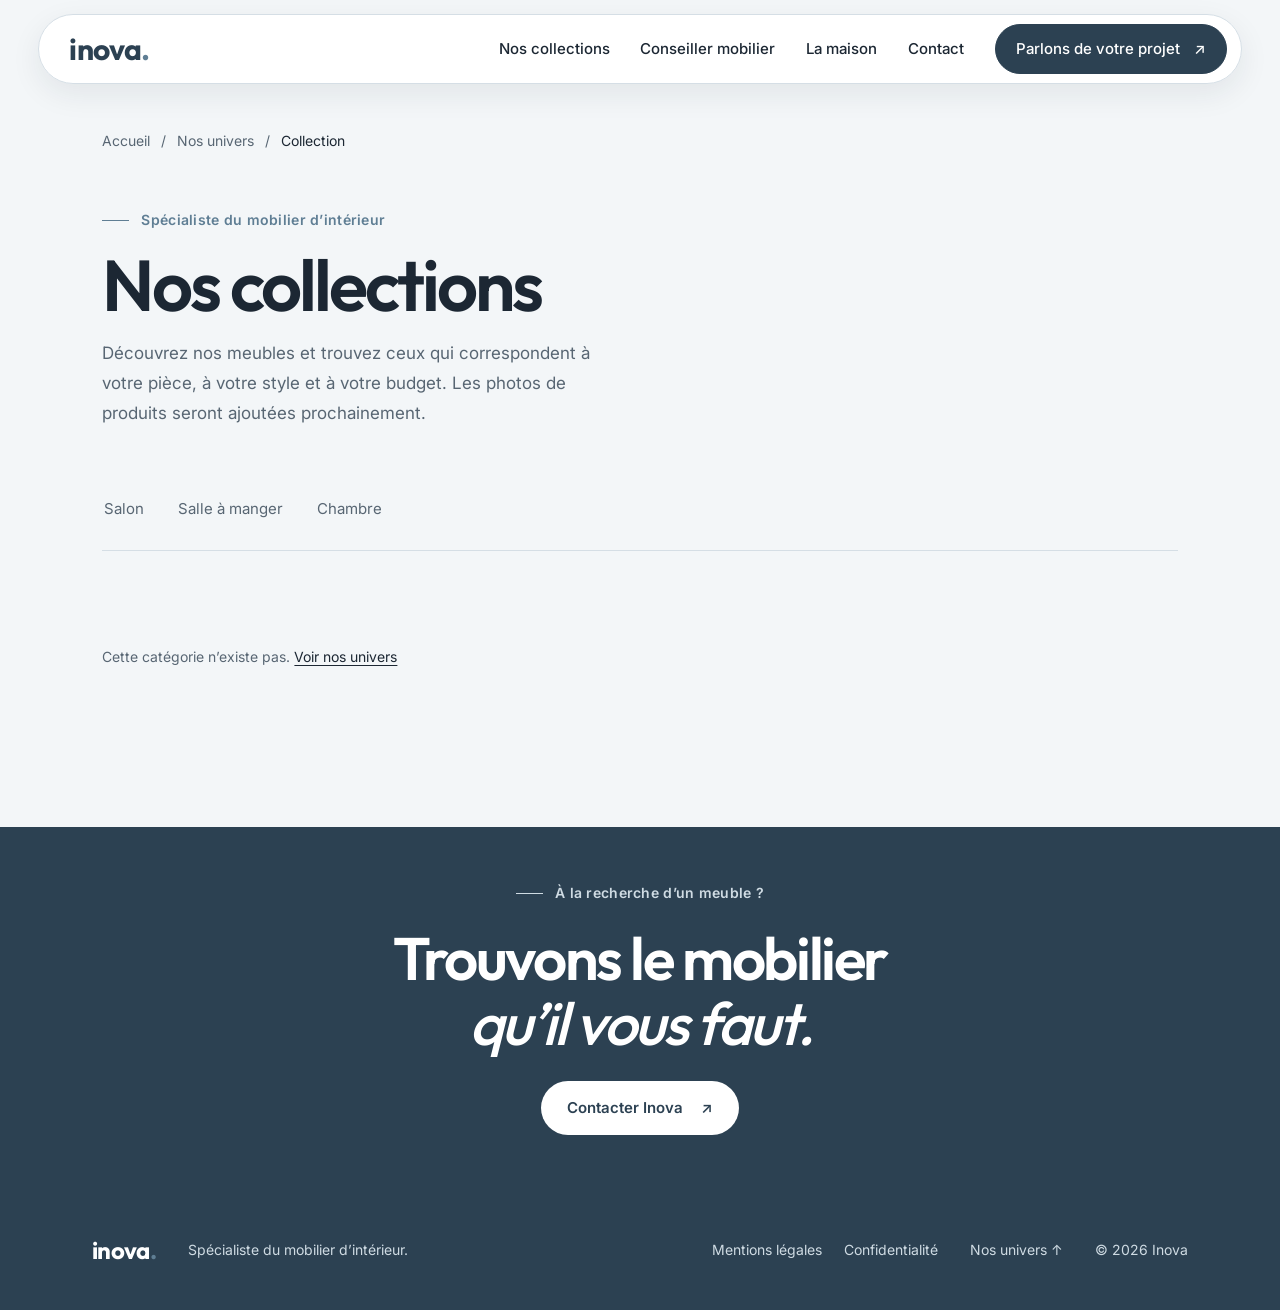
==== commit a1340e3f: "Add files via upload" ====
--- a/categorie.html
+++ b/categorie.html
@@ -2,7 +2,7 @@
 <html lang="fr">
   <head>
     <meta charset="UTF-8" />
-    <meta name="viewport" content="width=device-width, initial-scale=1.0" />
+    <meta name="viewport" content="width=device-width, initial-scale=1.0, viewport-fit=cover" />
     <meta
       name="description"
       content="Découvrez les collections de mobilier d’intérieur Inova pour le salon, la salle à manger et la chambre."
@@ -19,6 +19,7 @@
     <script src="script.js" defer></script>
   </head>
   <body>
+    <a class="skip-link" href="#contenu">Aller au contenu</a>
     <header class="site-header">
       <a class="brand" href="index.html#accueil" aria-label="Inova, accueil">
         <span class="brand-name"><strong>inova</strong></span>
@@ -44,7 +45,7 @@
       </nav>
     </header>
 
-    <main class="category-main">
+    <main id="contenu" class="category-main">
       <section class="category-heading section-wrap" aria-labelledby="category-title">
         <nav class="breadcrumbs" aria-label="Fil d’Ariane">
           <a href="index.html">Accueil</a>
--- a/styles.css
+++ b/styles.css
@@ -1997,7 +1997,13 @@
 .advisor-panel.is-floating .advisor-avatar {
   grid-column: 1;
   grid-row: 1 / 3;
+  display: block;
+  width: 42px;
+  height: 42px;
+  padding: 0;
+  object-fit: cover;
   border: 1px solid rgb(255 255 255 / 80%);
+  border-radius: 50%;
   background: linear-gradient(145deg, #314d68, #647bea 72%, #9a7be8);
   box-shadow: 0 0 0 4px rgb(120 151 245 / 10%), 0 5px 16px rgb(65 87 160 / 22%);
 }
@@ -2084,3 +2090,94 @@
     }
   }
 }
+
+/* ===== Adaptation mobile / tablette / ordinateur =====
+   Ce bloc est volontairement placé en dernier : il corrige les conflits entre
+   les couches précédentes. Ordre des media queries : du plus large au plus étroit. */
+html{-webkit-text-size-adjust:100%;scroll-padding-top:104px}
+img{max-width:100%;height:auto}
+.skip-link{position:absolute;top:-64px;left:12px;z-index:100;padding:12px 18px;border-radius:8px;background:var(--green);color:#fff;font-size:15px;transition:top .15s ease}
+.skip-link:focus{top:12px}
+.site-header{top:max(10px,env(safe-area-inset-top))}
+.breadcrumbs{flex-wrap:wrap;gap:6px 11px}
+.legal-page a,.contact-email,.legal-details dd{overflow-wrap:anywhere}
+.advisor-panel.is-floating{max-height:min(82vh,760px);max-height:min(82dvh,760px)}
+.advisor-form select,.advisor-form input{font-size:16px}
+.category-tabs{scroll-snap-type:x proximity;scrollbar-width:none;-webkit-overflow-scrolling:touch}
+.category-tabs::-webkit-scrollbar{display:none}
+.category-tabs a{padding:10px 2px 12px;scroll-snap-align:start}
+
+/* Conseiller flottant : tons gris ciel uniquement */
+.advisor-panel.is-floating{background:linear-gradient(145deg,#fff,var(--sky-soft)) padding-box,linear-gradient(125deg,var(--sky),var(--olive)) border-box;box-shadow:0 18px 55px rgb(28 39 51 / 20%)}
+.advisor-panel.is-floating .advisor-avatar{background:var(--green);box-shadow:0 0 0 4px rgb(95 126 148 / 14%)}
+.advisor-panel.is-floating .advisor-toggle-icon{border-color:rgb(95 126 148 / 45%);background:#fff;box-shadow:none;color:var(--green)}
+.advisor-panel.is-floating .advisor-panel-heading:hover .advisor-toggle-icon{background:var(--sky-soft);box-shadow:0 0 0 4px rgb(95 126 148 / 14%)}
+.advisor-panel.is-floating .advisor-status{border-color:var(--sky);background:var(--sky-soft);color:var(--green)}
+.advisor-panel.is-floating .advisor-status>span{background:var(--olive);box-shadow:0 0 0 3px rgb(95 126 148 / 16%)}
+.advisor-panel.is-floating .advisor-content{border-top-color:var(--line);background:rgb(255 255 255 / 60%)}
+
+/* Pied de page : même rendu sur toutes les pages, quel que soit l'ordre du HTML */
+.site-footer{display:flex;flex-wrap:wrap;align-items:center;justify-content:space-between;gap:14px 32px;padding:28px max(7.2%,calc((100% - 1120px)/2))}
+.footer-brand{order:1}
+.site-footer>p{order:2;flex:1 1 200px;max-width:none;margin:0;text-align:left}
+.footer-legal{order:3;flex-direction:row;gap:6px 22px}
+.back-to-top{order:4}
+.copyright{order:5}
+.footer-legal a,.back-to-top{display:inline-block;padding:8px 0}
+body.has-advisor .site-footer{padding-bottom:calc(104px + env(safe-area-inset-bottom))}
+
+/* Écrans tactiles : pas de survol « collé » */
+@media (hover:none){
+  .button:hover,.inspiration-card:hover{transform:none}
+  .collection-card:hover img{transform:none}
+}
+
+/* Tablette et en dessous : menu burger (le menu complet ne tient pas avant 1025 px) */
+@media (max-width:1024px){
+  .menu-toggle{display:flex;width:46px;height:46px;flex-direction:column;align-items:center;justify-content:center;gap:6px;border:1px solid var(--line);border-radius:50%;background:#fff;cursor:pointer}
+  .menu-toggle span{width:18px;height:1.5px;background:var(--green);transition:transform .18s ease}
+  .menu-toggle[aria-expanded="true"] span:first-child{transform:translateY(3.75px) rotate(45deg)}
+  .menu-toggle[aria-expanded="true"] span:last-child{transform:translateY(-3.75px) rotate(-45deg)}
+  .site-nav{position:absolute;top:calc(100% + 8px);right:0;left:0;display:none;flex-direction:column;align-items:stretch;gap:0;max-height:calc(100vh - 110px);max-height:calc(100dvh - 110px);overflow-y:auto;padding:8px 22px 20px;border:1px solid var(--line);border-radius:20px;background:#fff;box-shadow:var(--shadow)}
+  .site-nav.is-open{display:flex}
+  .site-nav>a:not(.nav-cta){padding:16px 0;border-bottom:1px solid var(--line)}
+  .nav-cta{min-height:50px;justify-content:space-between;margin-top:14px}
+}
+@media (min-width:561px) and (max-width:1024px){
+  .trust-bar{grid-template-columns:1fr 1fr}
+}
+
+@media (max-width:900px){
+  .hero{grid-template-columns:1fr;gap:32px;padding:32px 6% 48px}
+  .hero-text{max-width:none}
+  .hero-photo{width:100%;max-width:440px;justify-self:center}
+  .product-layout{grid-template-columns:1fr;gap:28px}
+  .product-info{padding:0}
+}
+
+@media (max-width:800px){
+  .collection-card,.collection-card-large,.collection-card-tall,.collection-card-wide{height:340px}
+  .steps-grid{grid-template-columns:1fr}
+  .about{grid-template-columns:1fr;gap:36px}
+  .site-footer{padding-right:6%;padding-left:6%}
+  .inspiration-card{position:relative}
+  .inspiration-actions{position:absolute;top:10px;right:10px;padding:0}
+  .inspiration-link{width:44px;height:44px;border-color:transparent;background:rgb(255 255 255 / 92%);box-shadow:var(--shadow)}
+  .details-link{display:none}
+}
+
+@media (max-width:560px){
+  .site-header{width:calc(100% - 20px);min-height:64px;padding:0 9px 0 20px}
+  .brand-name{font-size:24px}
+  .hero{padding:24px 6% 40px}
+  .hero-actions .button{width:100%}
+  .hero-photo figcaption{right:8px;bottom:16px;left:8px;max-width:none;font-size:13px}
+  .collection-card,.collection-card-large,.collection-card-tall,.collection-card-wide{height:280px}
+  .card-caption{font-size:22px}
+  .quote-band{padding:56px 6%}
+  .contact-inner{padding:64px 20px}
+  .advisor-panel.is-floating{right:max(10px,env(safe-area-inset-right));bottom:max(10px,env(safe-area-inset-bottom));left:max(10px,env(safe-area-inset-left));width:auto}
+  .advisor-panel.is-floating.is-open{max-height:calc(100dvh - 20px)}
+  .site-footer{flex-direction:column;align-items:flex-start}
+  .site-footer>p{flex:0 0 auto}
+}
